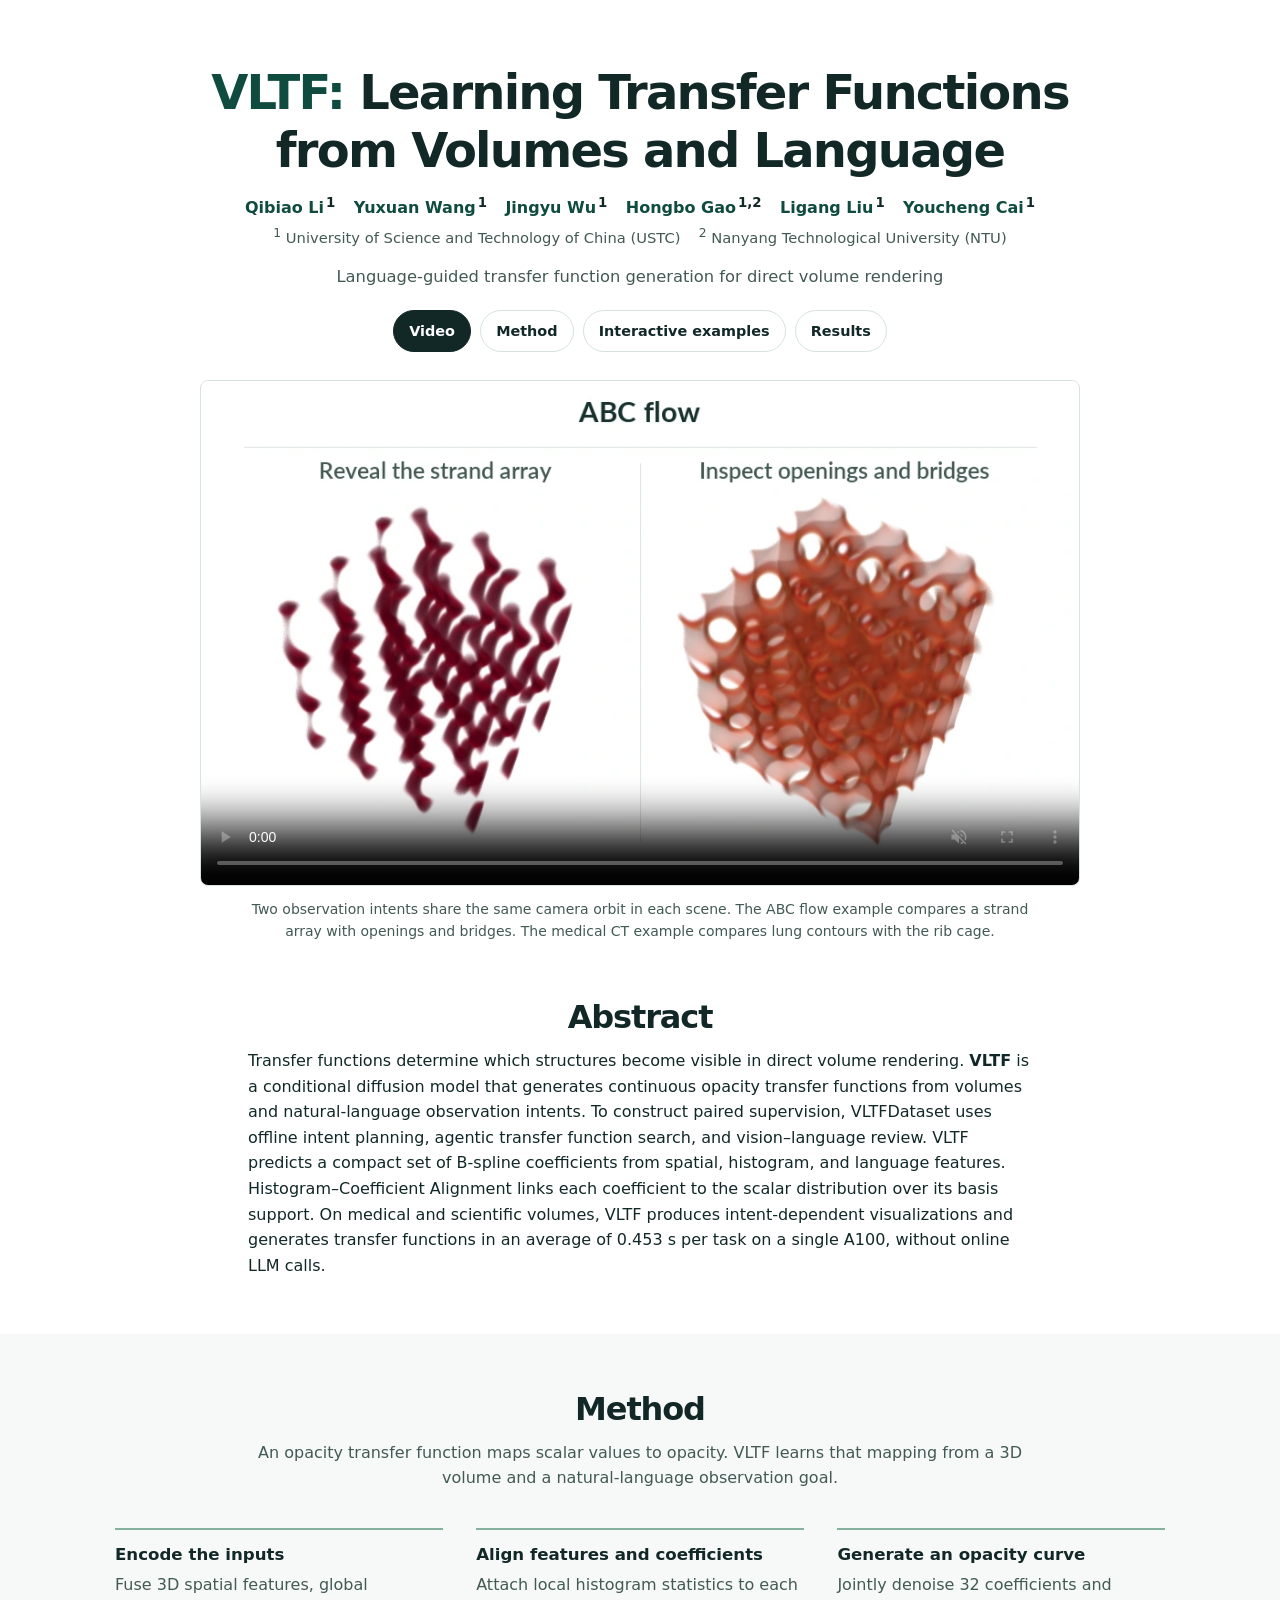
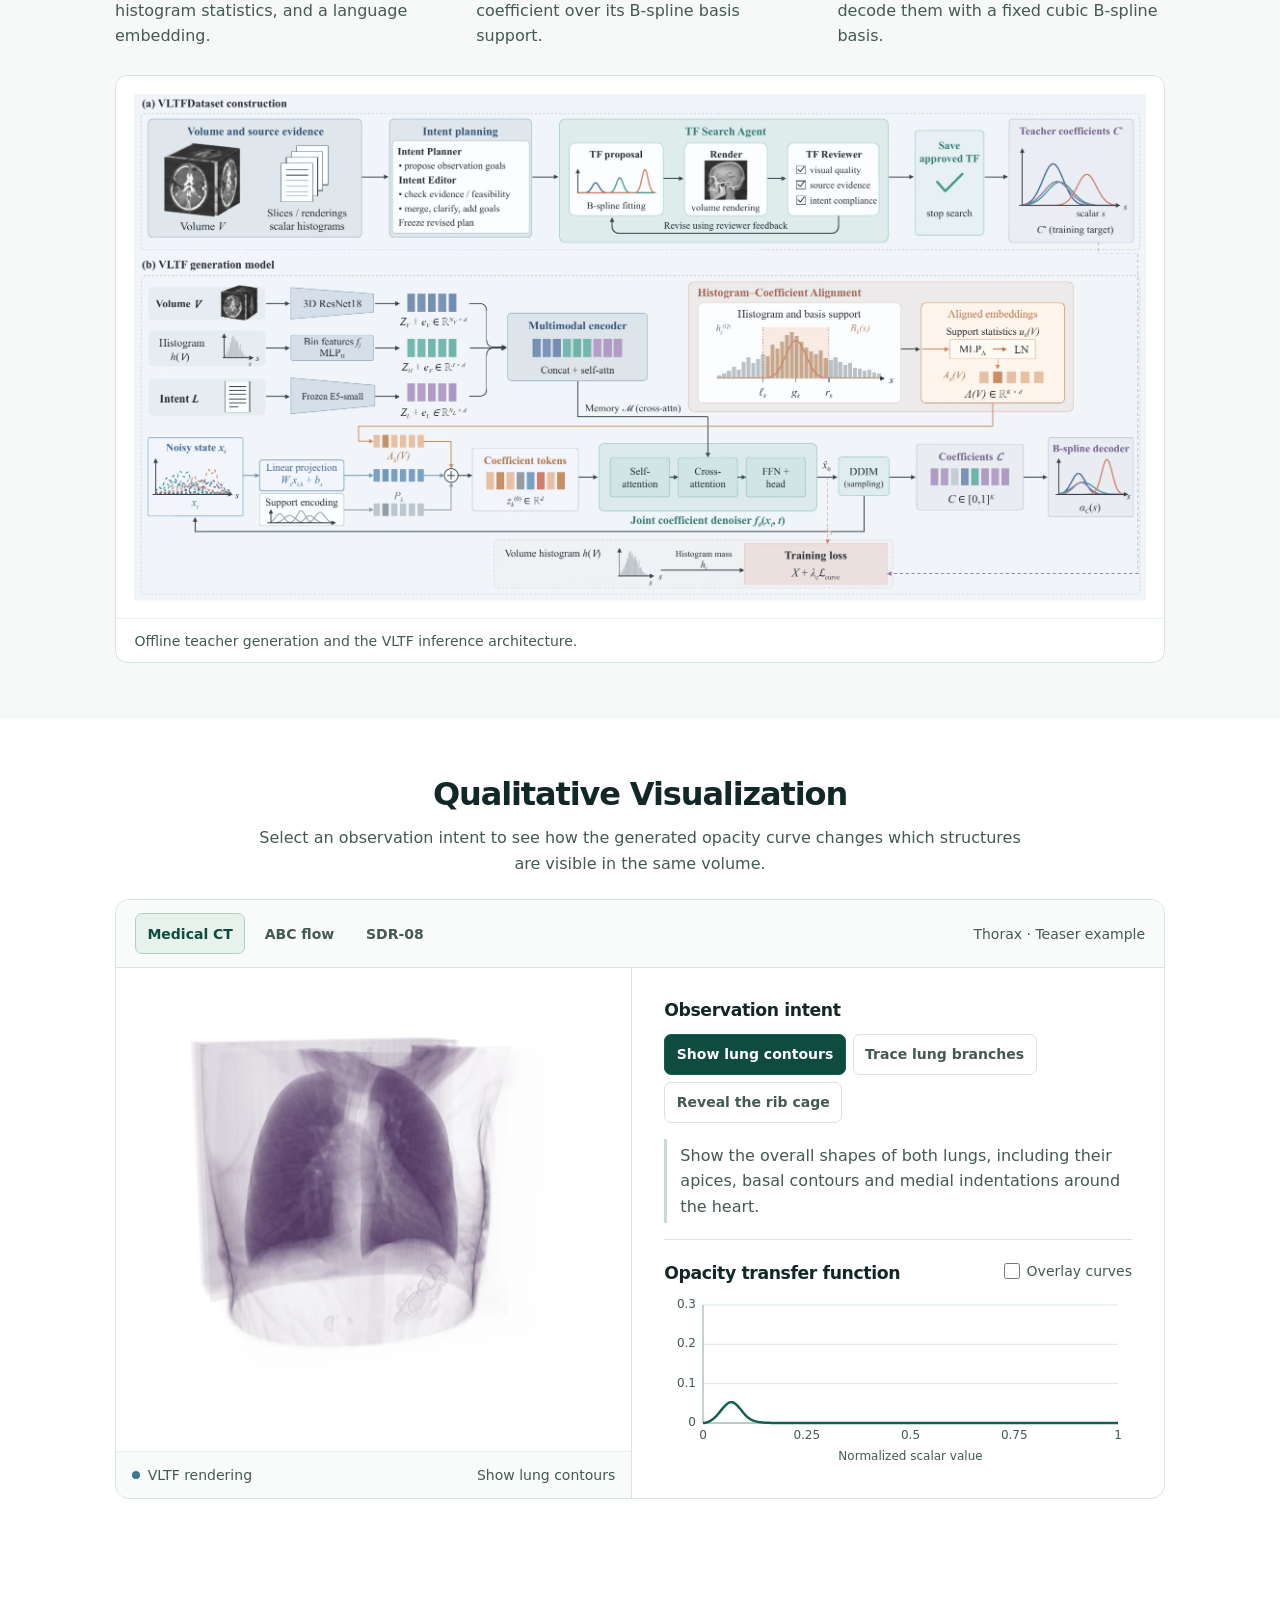
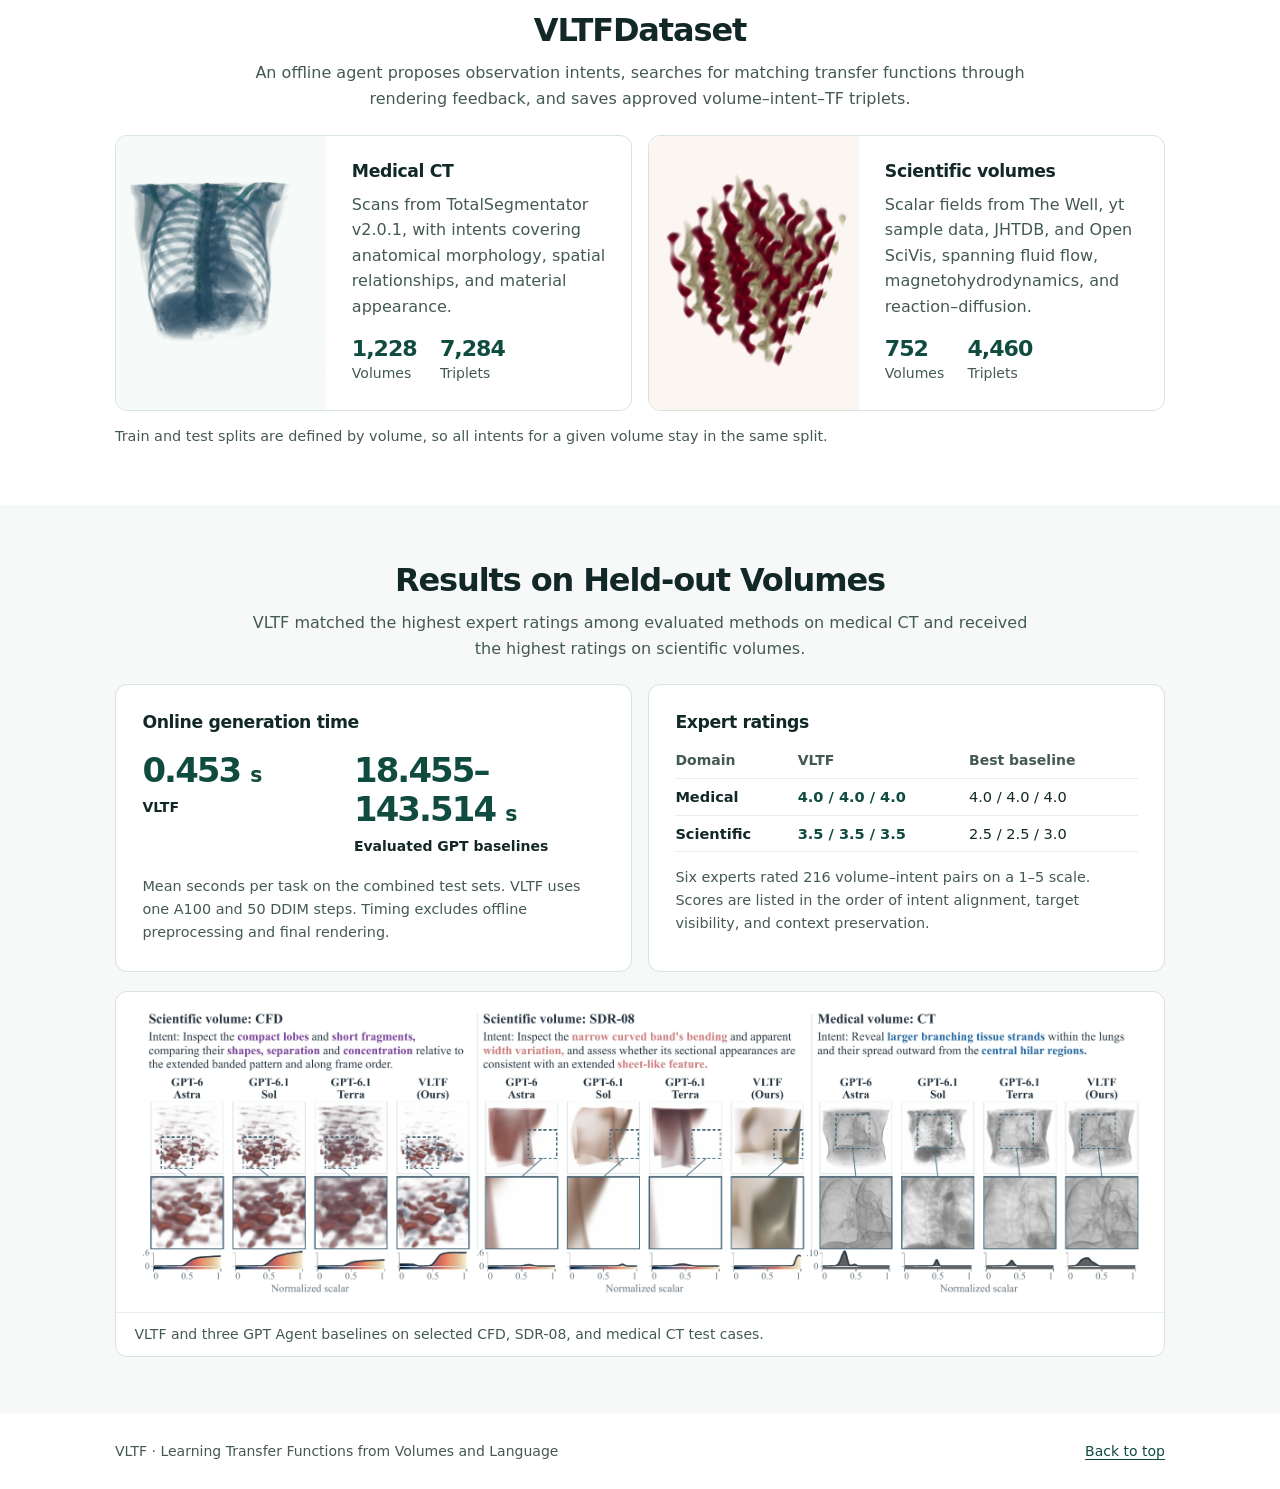
==== index.html @ 03e6a98c "Publish VLTF project page" ====
<!doctype html>
<html lang="en">
<head>
  <meta charset="utf-8">
  <meta name="viewport" content="width=device-width, initial-scale=1">
  <meta name="description" content="VLTF is a conditional diffusion model for generating volume-rendering transfer functions from volumes and natural-language observation intents.">
  <meta name="theme-color" content="#ffffff">
  <meta name="robots" content="noindex, nofollow">
  <title>VLTF | Learning Transfer Functions from Volumes and Language</title>
  <link rel="icon" type="image/png" href="media/icon.png">
  <link rel="stylesheet" href="styles.css">
  <script defer src="scenes.js"></script>
  <script defer src="explorer.js"></script>
  <script defer src="teaser.js"></script>
</head>
<body id="top">
  <a class="skip-link" href="#main">Skip to content</a>
  <main id="main">
    <header class="publication wrap" aria-labelledby="project-title">
      <h1 id="project-title"><span>VLTF:</span> Learning Transfer Functions from Volumes and Language</h1>
      <ol class="publication-authors" aria-label="Authors" role="list">
        <li><a href="https://openreview.net/profile?id=~Qibiao_Li1">Qibiao Li</a><sup>1</sup></li>
        <li><a href="https://openreview.net/profile?id=~Yuxuan_Wang28">Yuxuan Wang</a><sup>1</sup></li>
        <li><a href="https://openreview.net/profile?id=~Jingyu_Wu6">Jingyu Wu</a><sup>1</sup></li>
        <li><a href="https://openreview.net/profile?id=~Hongbo_Gao1">Hongbo Gao</a><sup>1,2</sup></li>
        <li><a href="https://openreview.net/profile?id=~Ligang_Liu1">Ligang Liu</a><sup>1</sup></li>
        <li><a href="https://openreview.net/profile?id=~Youcheng_Cai2">Youcheng Cai</a><sup>1</sup></li>
      </ol>
      <p class="publication-affiliations">
        <span><sup>1</sup> University of Science and Technology of China (USTC)</span>
        <span><sup>2</sup> Nanyang Technological University (NTU)</span>
      </p>
      <p class="publication-summary">Language-guided transfer function generation for direct volume rendering</p>
      <nav aria-label="Project sections">
        <a class="resource-link primary-link" href="#teaser">Video</a>
        <a class="resource-link" href="#method">Method</a>
        <a class="resource-link" href="#explore">Interactive examples</a>
        <a class="resource-link" href="#results">Results</a>
      </nav>
    </header>

    <figure id="teaser" class="teaser wrap" aria-labelledby="teaser-caption">
      <video id="teaser-video" width="960" height="552" controls muted loop playsinline
             preload="metadata" poster="media/teaser-poster.webp" aria-label="VLTF volume-rendering teaser">
        <source src="media/vltf-teaser.mp4" type="video/mp4">
        Your browser does not support inline video. <a href="media/vltf-teaser.mp4">Download the teaser video</a>.
      </video>
      <figcaption id="teaser-caption">Two observation intents share the same camera orbit in each scene. The ABC flow example compares a strand array with openings and bridges. The medical CT example compares lung contours with the rib cage.</figcaption>
    </figure>

    <section class="section wrap" id="abstract" aria-labelledby="abstract-title">
      <h2 id="abstract-title">Abstract</h2>
      <p class="body-copy">Transfer functions determine which structures become visible in direct volume rendering. <strong>VLTF</strong> is a conditional diffusion model that generates continuous opacity transfer functions from volumes and natural-language observation intents. To construct paired supervision, VLTFDataset uses offline intent planning, agentic transfer function search, and vision–language review. VLTF predicts a compact set of B-spline coefficients from spatial, histogram, and language features. Histogram–Coefficient Alignment links each coefficient to the scalar distribution over its basis support. On medical and scientific volumes, VLTF produces intent-dependent visualizations and generates transfer functions in an average of 0.453 s per task on a single A100, without online LLM calls.</p>
    </section>

    <section class="section method-section" id="method" aria-labelledby="method-title">
      <div class="wrap">
        <div class="section-heading">
          <h2 id="method-title">Method</h2>
          <p>An opacity transfer function maps scalar values to opacity. VLTF learns that mapping from a 3D volume and a natural-language observation goal.</p>
        </div>
        <dl class="method-steps">
          <div><dt>Encode the inputs</dt><dd>Fuse 3D spatial features, global histogram statistics, and a language embedding.</dd></div>
          <div><dt>Align features and coefficients</dt><dd>Attach local histogram statistics to each coefficient over its B-spline basis support.</dd></div>
          <div><dt>Generate an opacity curve</dt><dd>Jointly denoise 32 coefficients and decode them with a fixed cubic B-spline basis.</dd></div>
        </dl>
        <figure class="paper-figure">
          <a href="media/framework.webp" aria-label="Open the full-size VLTF framework diagram">
            <img src="media/framework.webp" width="2100" height="1050" loading="lazy" decoding="async" alt="VLTF framework showing offline intent planning, iterative transfer-function search and review, followed by multimodal conditioning and B-spline coefficient diffusion.">
          </a>
          <figcaption>Offline teacher generation and the VLTF inference architecture.</figcaption>
        </figure>
      </div>
    </section>

    <section class="section wrap" id="explore" aria-labelledby="explore-title">
      <div class="section-heading">
        <h2 id="explore-title">Qualitative Visualization</h2>
        <p>Select an observation intent to see how the generated opacity curve changes which structures are visible in the same volume.</p>
      </div>
      <noscript><p>Enable JavaScript to switch volumes and compare opacity curves.</p></noscript>
      <div class="explorer">
        <div class="explorer-toolbar">
          <div class="scene-tabs" id="scene-tabs" role="group" aria-label="Select a volume" hidden></div>
          <p id="scene-note" aria-live="polite">Thorax · Teaser example</p>
        </div>
        <div class="explorer-grid">
          <figure class="result-preview">
            <div class="result-image">
              <img id="case-image" src="media/ct-1.webp" width="720" height="720" loading="lazy" decoding="async" alt="CT volume rendering emphasizing the envelopes of both lungs">
            </div>
            <figcaption><span class="sample-dot ct-dot"></span> VLTF rendering <span id="result-label">Show lung contours</span></figcaption>
          </figure>
          <div class="intent-panel">
            <h3>Observation intent</h3>
            <div class="intent-choices" role="group" aria-label="Select an observation intent" id="intent-choices" hidden></div>
            <blockquote id="case-prompt" aria-live="polite">Show the overall shapes of both lungs, including their apices, basal contours and medial indentations around the heart.</blockquote>
            <div class="tf-panel" id="tf-panel" hidden>
              <div class="chart-header">
                <h3>Opacity transfer function</h3>
                <label class="overlay-control"><input type="checkbox" id="overlay-curves"> Overlay curves</label>
              </div>
              <canvas id="tf-chart" role="img" aria-label="Opacity plotted against normalized scalar value">The chart plots opacity against normalized scalar value for the selected intent.</canvas>
            </div>
          </div>
        </div>
      </div>
    </section>

    <section class="section wrap dataset-section" id="dataset" aria-labelledby="dataset-title">
      <div class="section-heading">
        <h2 id="dataset-title">VLTFDataset</h2>
        <p>An offline agent proposes observation intents, searches for matching transfer functions through rendering feedback, and saves approved volume–intent–TF triplets.</p>
      </div>
      <div class="dataset-grid">
        <article>
          <div class="dataset-image ct-image"><img src="media/ct-3.webp" width="720" height="720" loading="lazy" decoding="async" alt="Medical CT rendering of the thoracic skeleton"></div>
          <div class="dataset-card-copy">
            <h3>Medical CT</h3>
            <p>Scans from TotalSegmentator v2.0.1, with intents covering anatomical morphology, spatial relationships, and material appearance.</p>
            <dl><div><dt>Volumes</dt><dd>1,228</dd></div><div><dt>Triplets</dt><dd>7,284</dd></div></dl>
          </div>
        </article>
        <article>
          <div class="dataset-image abc-image"><img src="media/abc-3.webp" width="720" height="720" loading="lazy" decoding="async" alt="Scientific volume rendering of interleaved flow structures"></div>
          <div class="dataset-card-copy">
            <h3>Scientific volumes</h3>
            <p>Scalar fields from The Well, yt sample data, JHTDB, and Open SciVis, spanning fluid flow, magnetohydrodynamics, and reaction–diffusion.</p>
            <dl><div><dt>Volumes</dt><dd>752</dd></div><div><dt>Triplets</dt><dd>4,460</dd></div></dl>
          </div>
        </article>
      </div>
      <p class="section-note">Train and test splits are defined by volume, so all intents for a given volume stay in the same split.</p>
    </section>

    <section class="section results-section" id="results" aria-labelledby="results-title">
      <div class="wrap">
        <div class="section-heading">
          <h2 id="results-title">Results on Held-out Volumes</h2>
          <p>VLTF matched the highest expert ratings among evaluated methods on medical CT and received the highest ratings on scientific volumes.</p>
        </div>
        <div class="evaluation-grid">
          <div class="evaluation-card">
            <h3>Online generation time</h3>
            <dl class="latency-results">
              <div><dt>VLTF</dt><dd>0.453 <small>s</small></dd></div>
              <div><dt>Evaluated GPT baselines</dt><dd>18.455–143.514 <small>s</small></dd></div>
            </dl>
            <p>Mean seconds per task on the combined test sets. VLTF uses one A100 and 50 DDIM steps. Timing excludes offline preprocessing and final rendering.</p>
          </div>
          <div class="evaluation-card">
            <h3>Expert ratings</h3>
            <table aria-describedby="ratings-note">
              <thead><tr><th scope="col">Domain</th><th scope="col">VLTF</th><th scope="col">Best baseline</th></tr></thead>
              <tbody>
                <tr><th scope="row">Medical</th><td>4.0 / 4.0 / 4.0</td><td>4.0 / 4.0 / 4.0</td></tr>
                <tr><th scope="row">Scientific</th><td>3.5 / 3.5 / 3.5</td><td>2.5 / 2.5 / 3.0</td></tr>
              </tbody>
            </table>
            <p id="ratings-note">Six experts rated 216 volume–intent pairs on a 1–5 scale. Scores are listed in the order of intent alignment, target visibility, and context preservation.</p>
          </div>
        </div>
        <figure class="paper-figure qualitative-figure">
          <a href="media/comparison.webp" aria-label="Open the full-size comparison with GPT Agent baselines">
            <img src="media/comparison.webp" width="2240" height="629" loading="lazy" decoding="async" alt="Qualitative comparison of VLTF and three GPT Agent baselines on CFD, SDR-08, and medical CT, with matching detail crops and opacity curves.">
          </a>
          <figcaption>VLTF and three GPT Agent baselines on selected CFD, SDR-08, and medical CT test cases.</figcaption>
        </figure>
      </div>
    </section>
  </main>
  <footer class="site-footer">
    <div class="wrap footer-inner">
      <p>VLTF · Learning Transfer Functions from Volumes and Language</p>
      <a class="back-link" href="#top">Back to top</a>
    </div>
  </footer>
</body>
</html>
---- styles.css ----
:root {
  color-scheme: light;
  --paper: #fff;
  --background: #f8fbfa;
  --ink: #122827;
  --muted: #435954;
  --teal: #146050;
  --teal-deep: #104b3f;
  --line: #d7e3dd;
  --mint: #edf5f1;
  --focus: #176854;
  --font: "Inter", "Aptos", "Segoe UI", system-ui, sans-serif;
}

* { box-sizing: border-box; }
[hidden] { display: none !important; }
html { scroll-behavior: smooth; }
body { margin: 0; background: var(--paper); color: var(--ink); font: 1rem/1.6 var(--font); }
figure, dl, dd, blockquote { margin: 0; }
img { display: block; max-width: 100%; height: auto; }
a { color: inherit; }
button, input { font: inherit; }
button { cursor: pointer; }
a:focus-visible, button:focus-visible, input:focus-visible {
  outline: 3px solid var(--focus);
  outline-offset: 4px;
}
.wrap { width: min(1050px, calc(100% - 64px)); margin-inline: auto; }
.skip-link { position: fixed; z-index: 2; top: .75rem; left: .75rem; padding: .55rem 1rem; background: white; transform: translateY(-180%); }
.skip-link:focus { transform: translateY(0); }

.publication { padding-top: clamp(2.3rem, 6vw, 4rem); text-align: center; }
h1, h2, h3 { margin: 0; line-height: 1.2; }
.publication h1 {
  max-width: 59rem;
  margin-inline: auto;
  font-size: clamp(1.85rem, 4vw, 3rem);
  font-weight: 760;
  letter-spacing: -.037em;
  text-wrap: balance;
}
.publication h1 span { color: var(--teal-deep); }
.publication-authors,
.publication-affiliations {
  display: flex;
  flex-wrap: wrap;
  justify-content: center;
}
.publication-authors { gap: .3rem 1.15rem; margin: 1rem 0 0; padding: 0; list-style: none; font-weight: 650; }
.publication-authors li { white-space: nowrap; }
.publication-authors a { color: var(--teal-deep); text-underline-offset: .18em; text-decoration-color: transparent; }
.publication-authors a:hover, .publication-authors a:focus-visible { text-decoration-color: currentColor; }
.publication-authors sup { margin-left: .15em; }
.publication-authors sup, .publication-affiliations sup { line-height: 0; }
.publication-affiliations { gap: .18rem 1.15rem; margin: .3rem 0 0; color: var(--muted); font-size: .92rem; }
.publication-summary { margin: .9rem 0 1.3rem; color: var(--muted); font-size: 1.02rem; }
.publication nav { display: flex; flex-wrap: wrap; justify-content: center; gap: .55rem; }
.resource-link {
  display: inline-flex;
  align-items: center;
  min-height: 42px;
  padding: .42rem .95rem;
  border: 1px solid var(--line);
  border-radius: 999px;
  background: white;
  color: var(--ink);
  font-size: .9rem;
  font-weight: 690;
  text-decoration: none;
}
.resource-link:hover { background: var(--mint); }
.primary-link { background: var(--ink); border-color: var(--ink); color: #fff; }
.primary-link:hover { background: var(--teal-deep); }
.teaser { width: min(880px, calc(100% - 64px)); margin-top: 1.75rem; scroll-margin-top: 1rem; }
.teaser video {
  display: block;
  width: 100%;
  height: auto;
  aspect-ratio: 960 / 552;
  border: 1px solid var(--line);
  border-radius: 8px;
  background: white;
}
.teaser figcaption { max-width: 49rem; margin: .7rem auto 0; color: var(--muted); font-size: .875rem; text-align: center; }

.section { padding-block: clamp(2.1rem, 5vw, 3.5rem); scroll-margin-top: 1rem; }
.section-heading { margin-bottom: 1.45rem; }
h2 { color: var(--ink); font-size: clamp(1.5rem, 2.9vw, 2rem); font-weight: 740; letter-spacing: -.035em; text-align: center; text-wrap: balance; }
h3 { font-size: 1.08rem; font-weight: 740; letter-spacing: -.023em; }
.section-heading > p, .body-copy { max-width: 49rem; margin: .7rem auto 0; color: var(--muted); }
.section-heading > p { text-align: center; }
.body-copy { color: var(--ink); }
.sample-dot { display: inline-block; flex: 0 0 8px; width: 8px; height: 8px; border-radius: 50%; }
.ct-dot { background: #3b788d; }
.abc-dot { background: #ac573f; }
.sdr-dot { background: #8364a5; }

.explorer { overflow: hidden; border: 1px solid var(--line); border-radius: 14px; }
.explorer-toolbar { display: flex; align-items: center; justify-content: space-between; gap: 1rem; min-height: 68px; padding: .8rem 1.18rem; border-bottom: 1px solid var(--line); background: var(--background); }
.explorer-toolbar p { margin: 0; color: var(--muted); font-size: .875rem; }
.scene-tabs, .intent-choices { display: flex; flex-wrap: wrap; gap: .42rem; }
.scene-tabs button, .intent-choices button { min-height: 41px; border: 1px solid transparent; border-radius: 7px; background: transparent; color: var(--muted); padding: .35rem .72rem; font-size: .875rem; font-weight: 675; line-height: 1.3; }
.scene-tabs button:hover, .intent-choices button:hover { background: #f0f7f3; color: var(--teal-deep); }
.scene-tabs button[aria-pressed="true"] { border-color: #add0c1; background: #e6f2eb; color: var(--teal-deep); }
.intent-choices button { border-color: var(--line); }
.intent-choices button[aria-pressed="true"] { border-color: var(--teal); background: var(--teal-deep); color: white; }
.has-curve-key button::before { display: inline-block; width: .64rem; height: .64rem; margin-right: .4rem; border: 1px solid rgb(255 255 255 / 72%); border-radius: 50%; background: var(--curve-color); vertical-align: -.03rem; content: ""; }
.explorer-grid { display: grid; grid-template-columns: 1fr 1.03fr; }
.result-preview { display: flex; flex-direction: column; min-width: 0; border-right: 1px solid var(--line); }
.result-image { display: grid; flex: 1; min-height: 335px; place-items: center; background: #fff; }
.result-image img { width: min(100%, 390px); aspect-ratio: 1; object-fit: contain; }
.result-preview figcaption { display: flex; align-items: center; gap: .48rem; min-height: 47px; padding: .55rem 1rem; border-top: 1px solid #e9efeb; background: var(--background); color: var(--muted); font-size: .875rem; }
#result-label { margin-left: auto; text-align: right; }
.intent-panel { min-width: 0; padding: clamp(1rem, 2.7vw, 2rem); }
.intent-choices { margin-top: .8rem; }
.intent-panel blockquote { min-height: 5rem; margin: 1rem 0; padding: .25rem 0 .25rem .82rem; border-left: 3px solid #c4ded0; color: var(--muted); }
.tf-panel { border-top: 1px solid var(--line); padding-top: 1rem; }
.chart-header { display: flex; align-items: baseline; justify-content: space-between; flex-wrap: wrap; gap: .55rem; }
.overlay-control { display: inline-flex; align-items: center; gap: .42rem; min-height: 30px; color: var(--muted); font-size: .875rem; cursor: pointer; }
.overlay-control input { width: 1rem; height: 1rem; margin: 0; accent-color: var(--teal); cursor: pointer; }
#tf-chart { display: block; width: 100%; height: 173px; margin-top: .4rem; }

.method-section { background: #f7f9f8; }
.method-steps { display: grid; grid-template-columns: repeat(3, 1fr); gap: 1rem 2.1rem; margin: 2.3rem 0 1.65rem; }
.method-steps > div { border-top: 2px solid #85b29f; padding-top: .75rem; }
.method-steps dt { margin-bottom: .22rem; color: var(--ink); font-size: 1.04rem; font-weight: 740; }
.method-steps dd, .section-note { color: var(--muted); }
.paper-figure { background: white; border: 1px solid var(--line); border-radius: 12px; overflow: hidden; }
.paper-figure a { display: block; padding: clamp(.35rem, 1.8vw, 1.1rem); }
.paper-figure a:focus-visible { outline-offset: -5px; }
.paper-figure img { width: 100%; }
.paper-figure figcaption { border-top: 1px solid #e9efeb; padding: .65rem clamp(.75rem, 1.8vw, 1.15rem); color: var(--muted); font-size: .875rem; }

.dataset-grid { display: grid; grid-template-columns: repeat(2, minmax(0, 1fr)); gap: 1rem; }
.dataset-grid article { display: grid; grid-template-columns: minmax(110px, .69fr) 1fr; align-items: stretch; border: 1px solid var(--line); border-radius: 12px; overflow: hidden; }
.dataset-image { display: grid; place-content: center; min-width: 0; background: #f6faf8; }
.dataset-image img { width: 100%; mix-blend-mode: multiply; }
.abc-image { background: #fcf6f2; }
.dataset-card-copy { display: grid; align-content: center; padding: clamp(.9rem, 2vw, 1.6rem); }
.dataset-card-copy p { color: var(--muted); margin: .6rem 0 1rem; }
.dataset-card-copy dl { display: flex; flex-wrap: wrap; gap: .7rem 1.45rem; }
.dataset-card-copy dl > div { display: flex; flex-direction: column-reverse; }
.dataset-card-copy dt { color: var(--muted); font-size: .875rem; }
.dataset-card-copy dd { color: var(--teal-deep); font-size: 1.38rem; font-weight: 750; letter-spacing: -.045em; line-height: 1.2; }
.section-note { margin-bottom: 0; font-size: .9rem; }

.results-section { background: #f7f9f8; }
.evaluation-grid { display: grid; grid-template-columns: 1fr 1fr; gap: 1rem; margin-bottom: 1.2rem; }
.evaluation-card { padding: clamp(1rem, 2.5vw, 1.65rem); border: 1px solid var(--line); border-radius: 12px; background: white; }
.evaluation-card > p { margin: .85rem 0 0; color: var(--muted); font-size: .9rem; }
.latency-results { display: grid; grid-template-columns: .78fr 1fr; gap: 1rem; margin: 1.15rem 0; }
.latency-results > div { display: flex; flex-direction: column-reverse; justify-content: start; gap: .35rem; }
.latency-results dd { color: var(--teal-deep); font-size: clamp(1.23rem, 2.65vw, 2.18rem); font-weight: 720; letter-spacing: -.055em; line-height: 1.15; font-variant-numeric: tabular-nums; }
.latency-results dt { font-size: .875rem; font-weight: 650; }
.latency-results small { font-size: .6em; }
table { width: 100%; margin-top: .65rem; border-collapse: collapse; text-align: left; font-size: .91rem; line-height: 1.35; }
th, td { padding: .5rem .35rem .5rem 0; border-bottom: 1px solid #e6eee9; }
thead th { color: var(--muted); font-size: .875rem; }
tbody th { font-weight: 620; }
tbody td:nth-child(2) { font-weight: 750; color: var(--teal-deep); }

.site-footer { background: white; }
.footer-inner { display: flex; gap: 1rem; align-items: center; min-height: 76px; }
.footer-inner p { margin: 0; color: var(--muted); font-size: .875rem; }
.back-link { margin-left: auto; white-space: nowrap; color: var(--teal-deep); font-size: .875rem; text-underline-offset: .2em; }

@media (max-width: 980px) {
  .dataset-grid article { grid-template-columns: minmax(90px, .5fr) 1fr; }
}

@media (max-width: 720px) {
  .wrap, .teaser { width: calc(100% - 36px); }
  .publication-summary { margin-bottom: 1.05rem; }
  .teaser { margin-top: 1.35rem; }
  .explorer-grid, .evaluation-grid { grid-template-columns: minmax(0, 1fr); }
  .explorer-toolbar { flex-wrap: wrap; gap: .35rem; padding: .65rem .88rem; }
  .result-preview { border-right: 0; border-bottom: 1px solid var(--line); }
  .result-image { min-height: 0; }
  .result-image img { width: min(100%, 325px); }
  .intent-panel blockquote { min-height: auto; }
  .method-steps { grid-template-columns: 1fr; gap: .85rem; margin-block: 1.3rem; }
  .dataset-grid { grid-template-columns: minmax(0, 1fr); }
  .dataset-grid article { grid-template-columns: minmax(90px, .55fr) 1fr; }
}

@media (max-width: 375px) {
  .resource-link { padding-inline: .8rem; }
  .footer-inner { min-height: auto; padding-block: 1rem; }
}

@media (prefers-reduced-motion: reduce) {
  html { scroll-behavior: auto; }
}
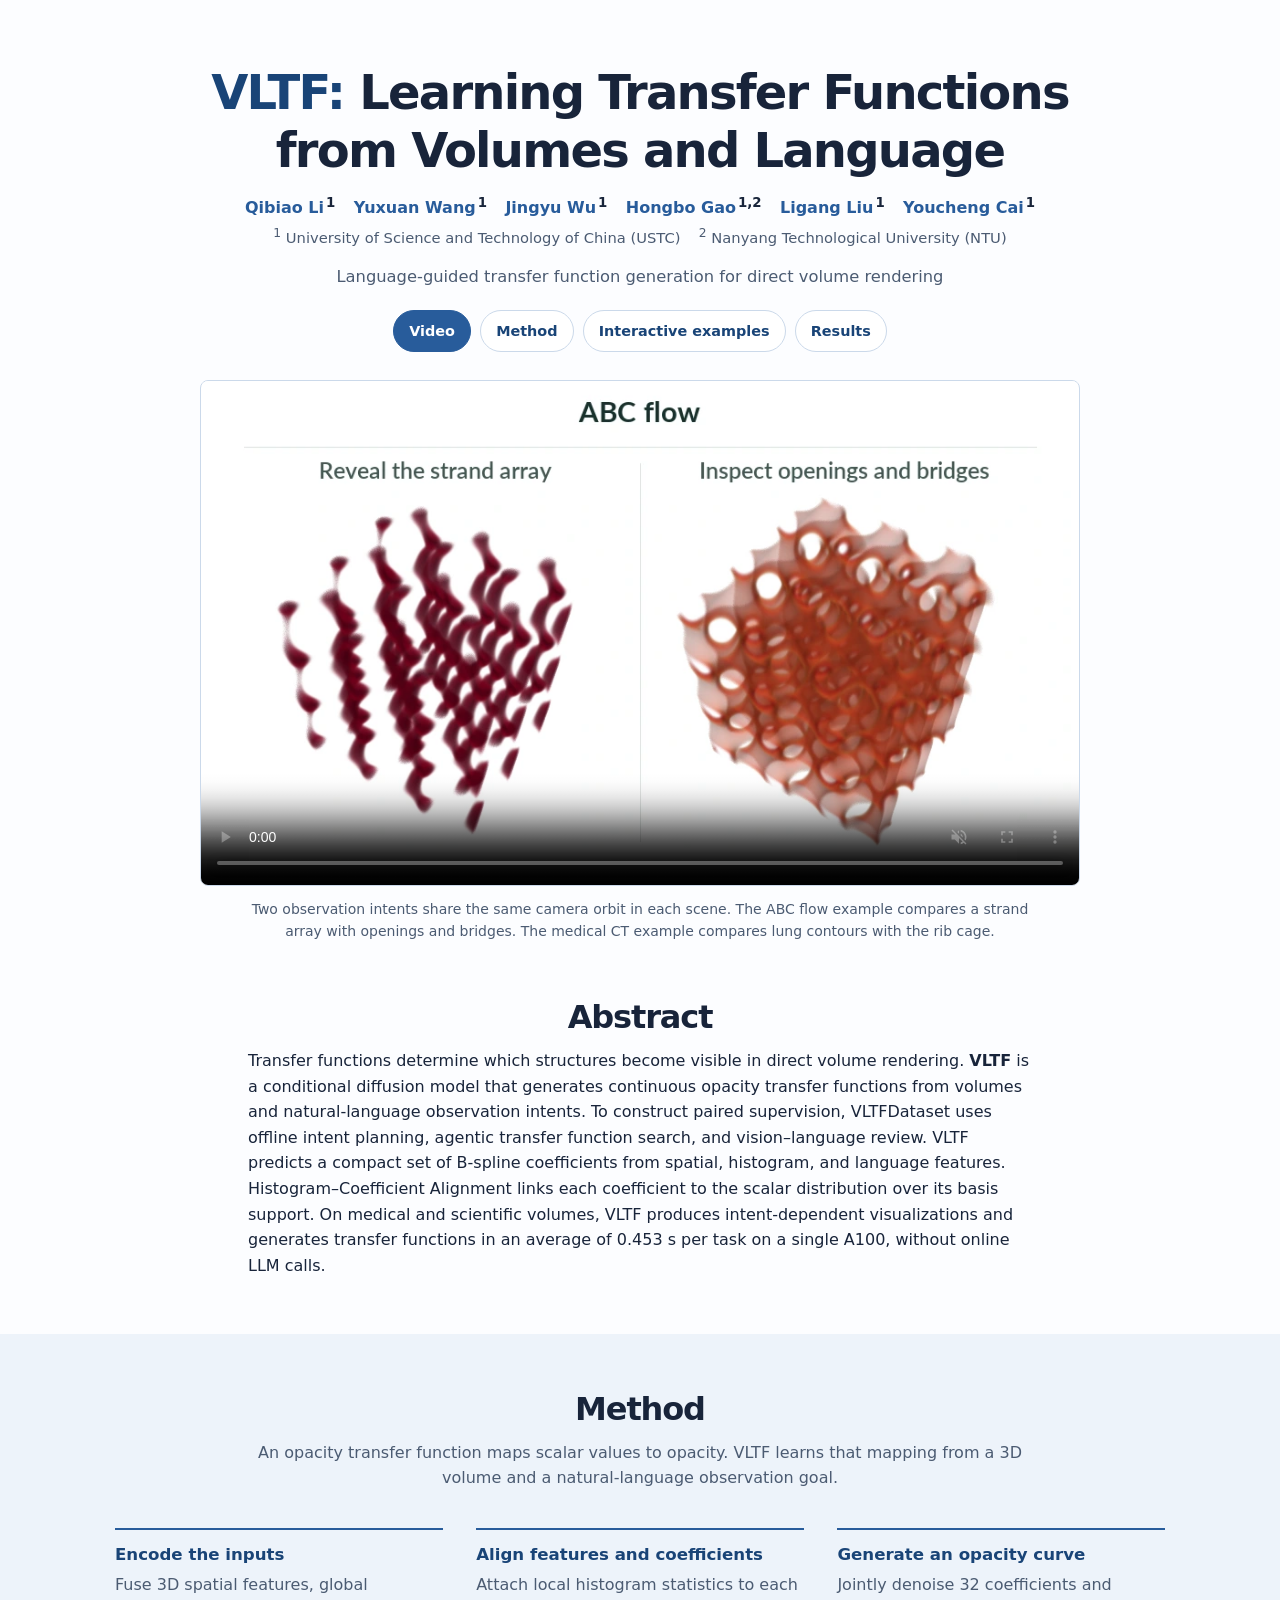
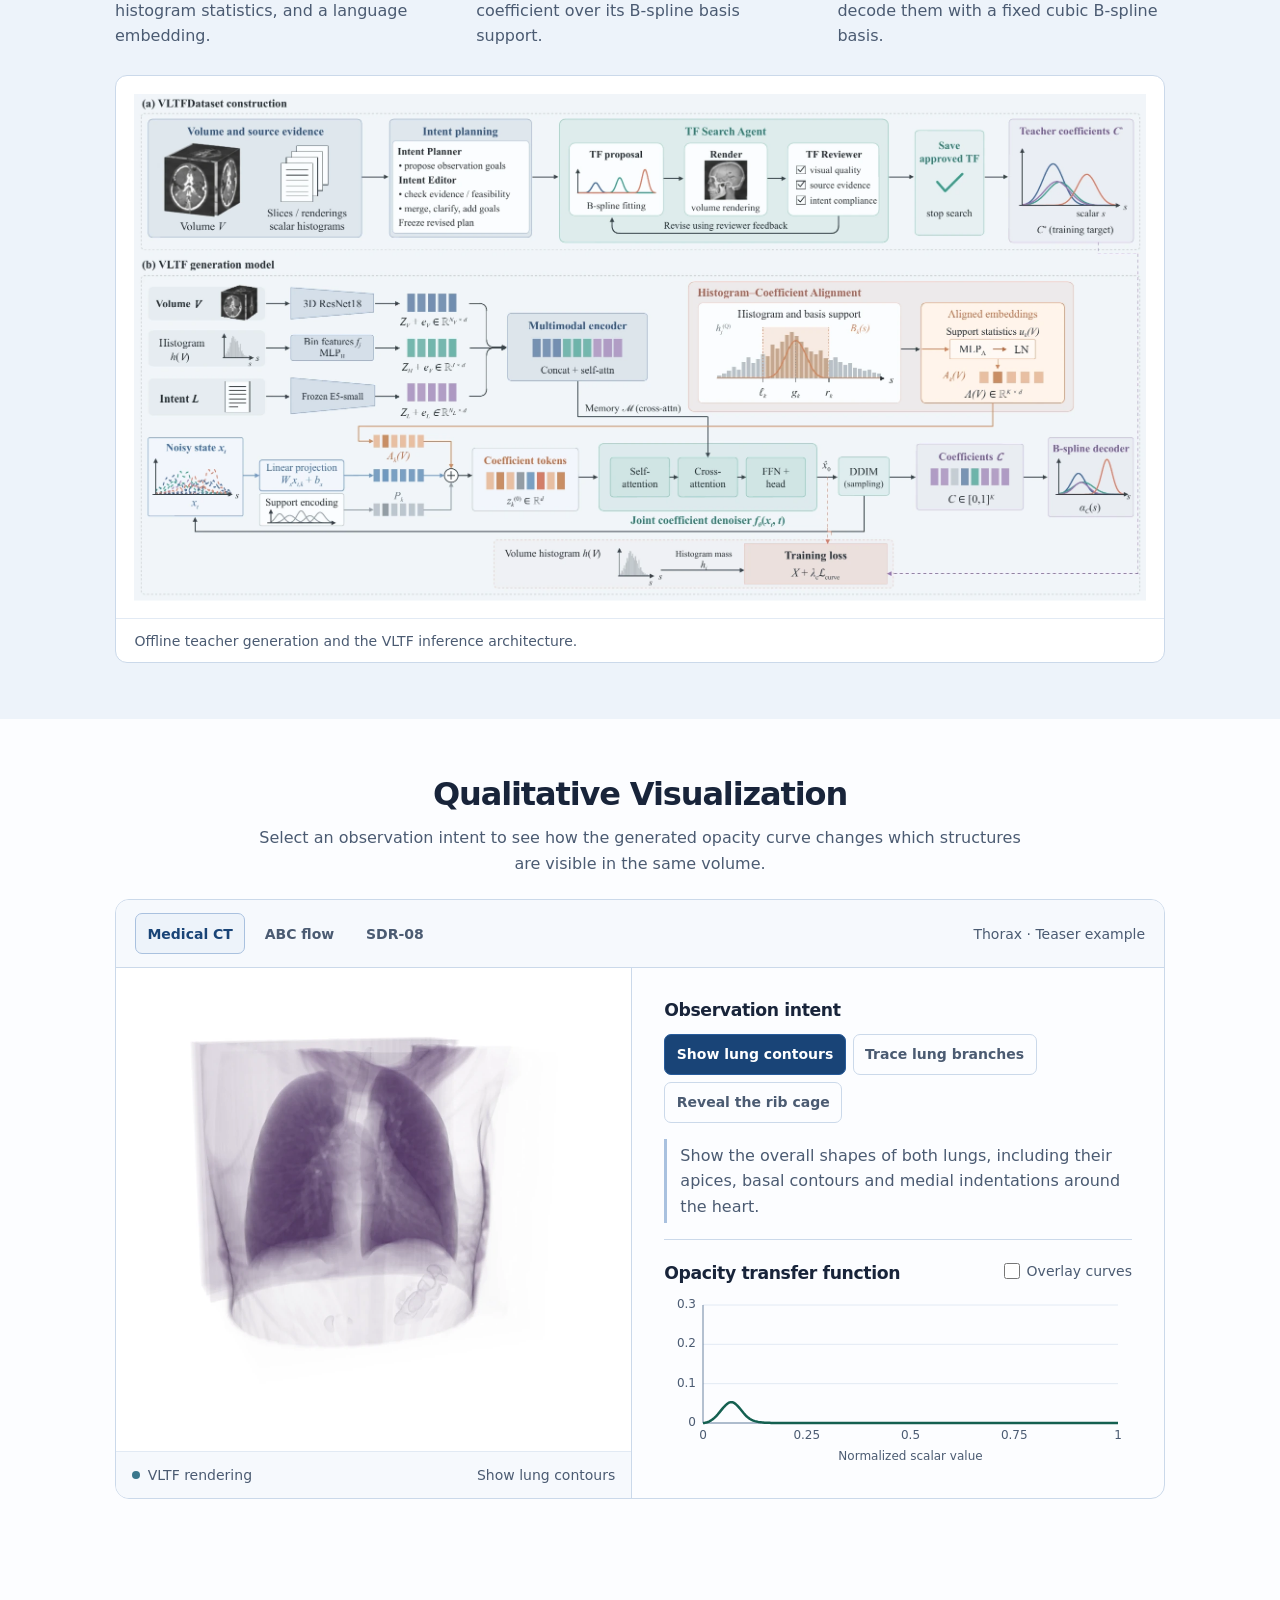
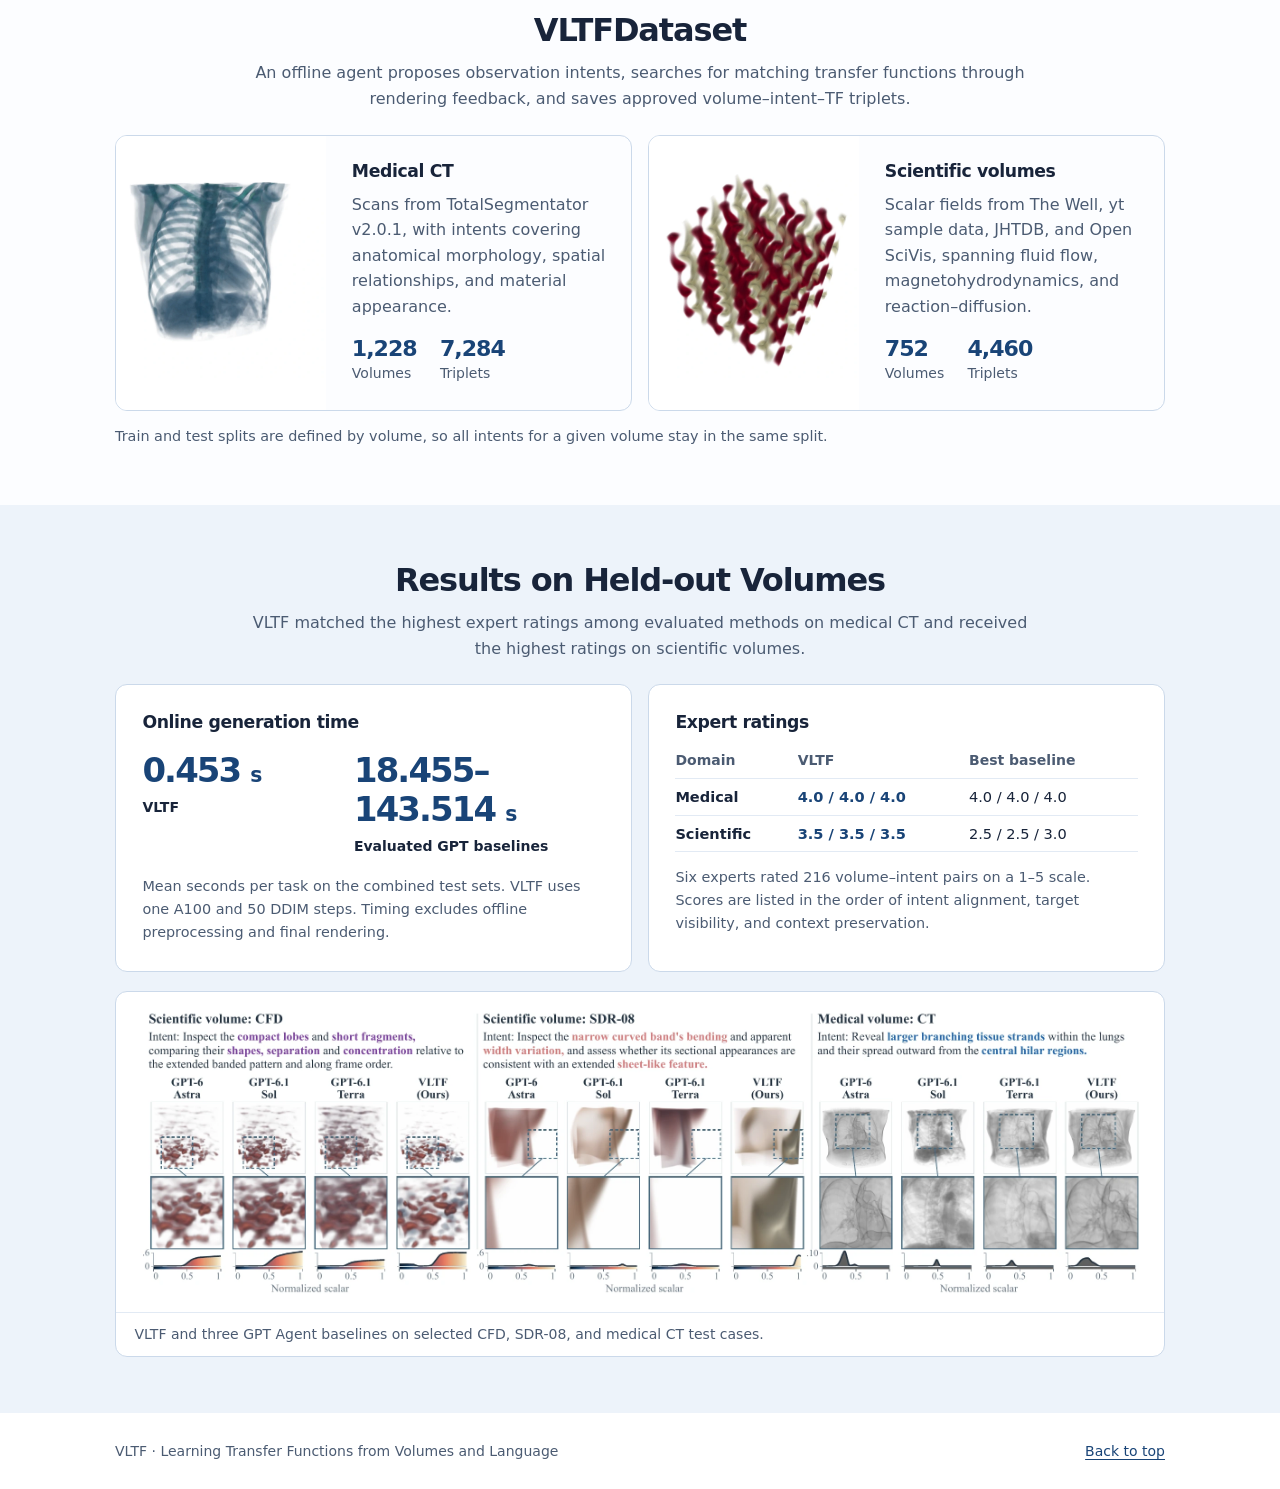
==== commit 3fa46eb3: "Apply academic blue palette" ====
--- a/index.html
+++ b/index.html
@@ -4,13 +4,13 @@
   <meta charset="utf-8">
   <meta name="viewport" content="width=device-width, initial-scale=1">
   <meta name="description" content="VLTF is a conditional diffusion model for generating volume-rendering transfer functions from volumes and natural-language observation intents.">
-  <meta name="theme-color" content="#ffffff">
+  <meta name="theme-color" content="#fcfdff">
   <meta name="robots" content="noindex, nofollow">
   <title>VLTF | Learning Transfer Functions from Volumes and Language</title>
-  <link rel="icon" type="image/png" href="media/icon.png">
-  <link rel="stylesheet" href="styles.css">
+  <link rel="icon" type="image/png" href="media/icon.png?v=2">
+  <link rel="stylesheet" href="styles.css?v=2">
   <script defer src="scenes.js"></script>
-  <script defer src="explorer.js"></script>
+  <script defer src="explorer.js?v=2"></script>
   <script defer src="teaser.js"></script>
 </head>
 <body id="top">
@@ -114,7 +114,7 @@
       </div>
       <div class="dataset-grid">
         <article>
-          <div class="dataset-image ct-image"><img src="media/ct-3.webp" width="720" height="720" loading="lazy" decoding="async" alt="Medical CT rendering of the thoracic skeleton"></div>
+          <div class="dataset-image"><img src="media/ct-3.webp" width="720" height="720" loading="lazy" decoding="async" alt="Medical CT rendering of the thoracic skeleton"></div>
           <div class="dataset-card-copy">
             <h3>Medical CT</h3>
             <p>Scans from TotalSegmentator v2.0.1, with intents covering anatomical morphology, spatial relationships, and material appearance.</p>
@@ -122,7 +122,7 @@
           </div>
         </article>
         <article>
-          <div class="dataset-image abc-image"><img src="media/abc-3.webp" width="720" height="720" loading="lazy" decoding="async" alt="Scientific volume rendering of interleaved flow structures"></div>
+          <div class="dataset-image"><img src="media/abc-3.webp" width="720" height="720" loading="lazy" decoding="async" alt="Scientific volume rendering of interleaved flow structures"></div>
           <div class="dataset-card-copy">
             <h3>Scientific volumes</h3>
             <p>Scalar fields from The Well, yt sample data, JHTDB, and Open SciVis, spanning fluid flow, magnetohydrodynamics, and reaction–diffusion.</p>
--- a/styles.css
+++ b/styles.css
@@ -1,14 +1,17 @@
 :root {
   color-scheme: light;
-  --paper: #fff;
-  --background: #f8fbfa;
-  --ink: #122827;
-  --muted: #435954;
-  --teal: #146050;
-  --teal-deep: #104b3f;
-  --line: #d7e3dd;
-  --mint: #edf5f1;
-  --focus: #176854;
+  --paper: #fcfdff;
+  --surface: #fff;
+  --surface-subtle: #f6f9fd;
+  --surface-tint: #edf3fa;
+  --ink: #18243a;
+  --muted: #4b5b72;
+  --accent: #285c9b;
+  --accent-deep: #194477;
+  --line: #cbd9ea;
+  --line-subtle: #e2eaf4;
+  --line-strong: #a9c1df;
+  --chart-axis: #6c84a1;
   --font: "Inter", "Aptos", "Segoe UI", system-ui, sans-serif;
 }
 
@@ -22,11 +25,11 @@
 button, input { font: inherit; }
 button { cursor: pointer; }
 a:focus-visible, button:focus-visible, input:focus-visible {
-  outline: 3px solid var(--focus);
+  outline: 3px solid var(--accent);
   outline-offset: 4px;
 }
 .wrap { width: min(1050px, calc(100% - 64px)); margin-inline: auto; }
-.skip-link { position: fixed; z-index: 2; top: .75rem; left: .75rem; padding: .55rem 1rem; background: white; transform: translateY(-180%); }
+.skip-link { position: fixed; z-index: 2; top: .75rem; left: .75rem; padding: .55rem 1rem; background: var(--surface); transform: translateY(-180%); }
 .skip-link:focus { transform: translateY(0); }
 
 .publication { padding-top: clamp(2.3rem, 6vw, 4rem); text-align: center; }
@@ -39,7 +42,7 @@
   letter-spacing: -.037em;
   text-wrap: balance;
 }
-.publication h1 span { color: var(--teal-deep); }
+.publication h1 span { color: var(--accent-deep); }
 .publication-authors,
 .publication-affiliations {
   display: flex;
@@ -48,7 +51,7 @@
 }
 .publication-authors { gap: .3rem 1.15rem; margin: 1rem 0 0; padding: 0; list-style: none; font-weight: 650; }
 .publication-authors li { white-space: nowrap; }
-.publication-authors a { color: var(--teal-deep); text-underline-offset: .18em; text-decoration-color: transparent; }
+.publication-authors a { color: var(--accent); text-underline-offset: .18em; text-decoration-color: transparent; }
 .publication-authors a:hover, .publication-authors a:focus-visible { text-decoration-color: currentColor; }
 .publication-authors sup { margin-left: .15em; }
 .publication-authors sup, .publication-affiliations sup { line-height: 0; }
@@ -62,15 +65,15 @@
   padding: .42rem .95rem;
   border: 1px solid var(--line);
   border-radius: 999px;
-  background: white;
-  color: var(--ink);
+  background: var(--surface);
+  color: var(--accent-deep);
   font-size: .9rem;
   font-weight: 690;
   text-decoration: none;
 }
-.resource-link:hover { background: var(--mint); }
-.primary-link { background: var(--ink); border-color: var(--ink); color: #fff; }
-.primary-link:hover { background: var(--teal-deep); }
+.resource-link:hover { background: var(--surface-tint); }
+.primary-link { background: var(--accent); border-color: var(--accent); color: white; }
+.primary-link:hover { background: var(--accent-deep); border-color: var(--accent-deep); }
 .teaser { width: min(880px, calc(100% - 64px)); margin-top: 1.75rem; scroll-margin-top: 1rem; }
 .teaser video {
   display: block;
@@ -79,7 +82,7 @@
   aspect-ratio: 960 / 552;
   border: 1px solid var(--line);
   border-radius: 8px;
-  background: white;
+  background: var(--surface);
 }
 .teaser figcaption { max-width: 49rem; margin: .7rem auto 0; color: var(--muted); font-size: .875rem; text-align: center; }
 
@@ -96,73 +99,72 @@
 .sdr-dot { background: #8364a5; }
 
 .explorer { overflow: hidden; border: 1px solid var(--line); border-radius: 14px; }
-.explorer-toolbar { display: flex; align-items: center; justify-content: space-between; gap: 1rem; min-height: 68px; padding: .8rem 1.18rem; border-bottom: 1px solid var(--line); background: var(--background); }
+.explorer-toolbar { display: flex; align-items: center; justify-content: space-between; gap: 1rem; min-height: 68px; padding: .8rem 1.18rem; border-bottom: 1px solid var(--line); background: var(--surface-subtle); }
 .explorer-toolbar p { margin: 0; color: var(--muted); font-size: .875rem; }
 .scene-tabs, .intent-choices { display: flex; flex-wrap: wrap; gap: .42rem; }
 .scene-tabs button, .intent-choices button { min-height: 41px; border: 1px solid transparent; border-radius: 7px; background: transparent; color: var(--muted); padding: .35rem .72rem; font-size: .875rem; font-weight: 675; line-height: 1.3; }
-.scene-tabs button:hover, .intent-choices button:hover { background: #f0f7f3; color: var(--teal-deep); }
-.scene-tabs button[aria-pressed="true"] { border-color: #add0c1; background: #e6f2eb; color: var(--teal-deep); }
+.scene-tabs button:hover, .intent-choices button:hover { background: var(--surface-tint); color: var(--accent-deep); }
+.scene-tabs button[aria-pressed="true"] { border-color: var(--line-strong); background: var(--surface-tint); color: var(--accent-deep); }
 .intent-choices button { border-color: var(--line); }
-.intent-choices button[aria-pressed="true"] { border-color: var(--teal); background: var(--teal-deep); color: white; }
+.intent-choices button[aria-pressed="true"] { border-color: var(--accent); background: var(--accent-deep); color: white; }
 .has-curve-key button::before { display: inline-block; width: .64rem; height: .64rem; margin-right: .4rem; border: 1px solid rgb(255 255 255 / 72%); border-radius: 50%; background: var(--curve-color); vertical-align: -.03rem; content: ""; }
 .explorer-grid { display: grid; grid-template-columns: 1fr 1.03fr; }
 .result-preview { display: flex; flex-direction: column; min-width: 0; border-right: 1px solid var(--line); }
-.result-image { display: grid; flex: 1; min-height: 335px; place-items: center; background: #fff; }
+.result-image { display: grid; flex: 1; min-height: 335px; place-items: center; background: var(--surface); }
 .result-image img { width: min(100%, 390px); aspect-ratio: 1; object-fit: contain; }
-.result-preview figcaption { display: flex; align-items: center; gap: .48rem; min-height: 47px; padding: .55rem 1rem; border-top: 1px solid #e9efeb; background: var(--background); color: var(--muted); font-size: .875rem; }
+.result-preview figcaption { display: flex; align-items: center; gap: .48rem; min-height: 47px; padding: .55rem 1rem; border-top: 1px solid var(--line-subtle); background: var(--surface-subtle); color: var(--muted); font-size: .875rem; }
 #result-label { margin-left: auto; text-align: right; }
 .intent-panel { min-width: 0; padding: clamp(1rem, 2.7vw, 2rem); }
 .intent-choices { margin-top: .8rem; }
-.intent-panel blockquote { min-height: 5rem; margin: 1rem 0; padding: .25rem 0 .25rem .82rem; border-left: 3px solid #c4ded0; color: var(--muted); }
+.intent-panel blockquote { min-height: 5rem; margin: 1rem 0; padding: .25rem 0 .25rem .82rem; border-left: 3px solid var(--line-strong); color: var(--muted); }
 .tf-panel { border-top: 1px solid var(--line); padding-top: 1rem; }
 .chart-header { display: flex; align-items: baseline; justify-content: space-between; flex-wrap: wrap; gap: .55rem; }
 .overlay-control { display: inline-flex; align-items: center; gap: .42rem; min-height: 30px; color: var(--muted); font-size: .875rem; cursor: pointer; }
-.overlay-control input { width: 1rem; height: 1rem; margin: 0; accent-color: var(--teal); cursor: pointer; }
+.overlay-control input { width: 1rem; height: 1rem; margin: 0; accent-color: var(--accent); cursor: pointer; }
 #tf-chart { display: block; width: 100%; height: 173px; margin-top: .4rem; }
 
-.method-section { background: #f7f9f8; }
+.method-section { background: var(--surface-tint); }
 .method-steps { display: grid; grid-template-columns: repeat(3, 1fr); gap: 1rem 2.1rem; margin: 2.3rem 0 1.65rem; }
-.method-steps > div { border-top: 2px solid #85b29f; padding-top: .75rem; }
-.method-steps dt { margin-bottom: .22rem; color: var(--ink); font-size: 1.04rem; font-weight: 740; }
+.method-steps > div { border-top: 2px solid var(--accent); padding-top: .75rem; }
+.method-steps dt { margin-bottom: .22rem; color: var(--accent-deep); font-size: 1.04rem; font-weight: 740; }
 .method-steps dd, .section-note { color: var(--muted); }
-.paper-figure { background: white; border: 1px solid var(--line); border-radius: 12px; overflow: hidden; }
+.paper-figure { background: var(--surface); border: 1px solid var(--line); border-radius: 12px; overflow: hidden; }
 .paper-figure a { display: block; padding: clamp(.35rem, 1.8vw, 1.1rem); }
 .paper-figure a:focus-visible { outline-offset: -5px; }
 .paper-figure img { width: 100%; }
-.paper-figure figcaption { border-top: 1px solid #e9efeb; padding: .65rem clamp(.75rem, 1.8vw, 1.15rem); color: var(--muted); font-size: .875rem; }
+.paper-figure figcaption { border-top: 1px solid var(--line-subtle); padding: .65rem clamp(.75rem, 1.8vw, 1.15rem); color: var(--muted); font-size: .875rem; }
 
 .dataset-grid { display: grid; grid-template-columns: repeat(2, minmax(0, 1fr)); gap: 1rem; }
 .dataset-grid article { display: grid; grid-template-columns: minmax(110px, .69fr) 1fr; align-items: stretch; border: 1px solid var(--line); border-radius: 12px; overflow: hidden; }
-.dataset-image { display: grid; place-content: center; min-width: 0; background: #f6faf8; }
-.dataset-image img { width: 100%; mix-blend-mode: multiply; }
-.abc-image { background: #fcf6f2; }
+.dataset-image { display: grid; place-content: center; min-width: 0; background: var(--surface); }
+.dataset-image img { width: 100%; }
 .dataset-card-copy { display: grid; align-content: center; padding: clamp(.9rem, 2vw, 1.6rem); }
 .dataset-card-copy p { color: var(--muted); margin: .6rem 0 1rem; }
 .dataset-card-copy dl { display: flex; flex-wrap: wrap; gap: .7rem 1.45rem; }
 .dataset-card-copy dl > div { display: flex; flex-direction: column-reverse; }
 .dataset-card-copy dt { color: var(--muted); font-size: .875rem; }
-.dataset-card-copy dd { color: var(--teal-deep); font-size: 1.38rem; font-weight: 750; letter-spacing: -.045em; line-height: 1.2; }
+.dataset-card-copy dd { color: var(--accent-deep); font-size: 1.38rem; font-weight: 750; letter-spacing: -.045em; line-height: 1.2; }
 .section-note { margin-bottom: 0; font-size: .9rem; }
 
-.results-section { background: #f7f9f8; }
+.results-section { background: var(--surface-tint); }
 .evaluation-grid { display: grid; grid-template-columns: 1fr 1fr; gap: 1rem; margin-bottom: 1.2rem; }
-.evaluation-card { padding: clamp(1rem, 2.5vw, 1.65rem); border: 1px solid var(--line); border-radius: 12px; background: white; }
+.evaluation-card { padding: clamp(1rem, 2.5vw, 1.65rem); border: 1px solid var(--line); border-radius: 12px; background: var(--surface); }
 .evaluation-card > p { margin: .85rem 0 0; color: var(--muted); font-size: .9rem; }
 .latency-results { display: grid; grid-template-columns: .78fr 1fr; gap: 1rem; margin: 1.15rem 0; }
 .latency-results > div { display: flex; flex-direction: column-reverse; justify-content: start; gap: .35rem; }
-.latency-results dd { color: var(--teal-deep); font-size: clamp(1.23rem, 2.65vw, 2.18rem); font-weight: 720; letter-spacing: -.055em; line-height: 1.15; font-variant-numeric: tabular-nums; }
+.latency-results dd { color: var(--accent-deep); font-size: clamp(1.23rem, 2.65vw, 2.18rem); font-weight: 720; letter-spacing: -.055em; line-height: 1.15; font-variant-numeric: tabular-nums; }
 .latency-results dt { font-size: .875rem; font-weight: 650; }
 .latency-results small { font-size: .6em; }
 table { width: 100%; margin-top: .65rem; border-collapse: collapse; text-align: left; font-size: .91rem; line-height: 1.35; }
-th, td { padding: .5rem .35rem .5rem 0; border-bottom: 1px solid #e6eee9; }
+th, td { padding: .5rem .35rem .5rem 0; border-bottom: 1px solid var(--line-subtle); }
 thead th { color: var(--muted); font-size: .875rem; }
 tbody th { font-weight: 620; }
-tbody td:nth-child(2) { font-weight: 750; color: var(--teal-deep); }
+tbody td:nth-child(2) { font-weight: 750; color: var(--accent-deep); }
 
-.site-footer { background: white; }
+.site-footer { background: var(--surface); }
 .footer-inner { display: flex; gap: 1rem; align-items: center; min-height: 76px; }
 .footer-inner p { margin: 0; color: var(--muted); font-size: .875rem; }
-.back-link { margin-left: auto; white-space: nowrap; color: var(--teal-deep); font-size: .875rem; text-underline-offset: .2em; }
+.back-link { margin-left: auto; white-space: nowrap; color: var(--accent-deep); font-size: .875rem; text-underline-offset: .2em; }
 
 @media (max-width: 980px) {
   .dataset-grid article { grid-template-columns: minmax(90px, .5fr) 1fr; }
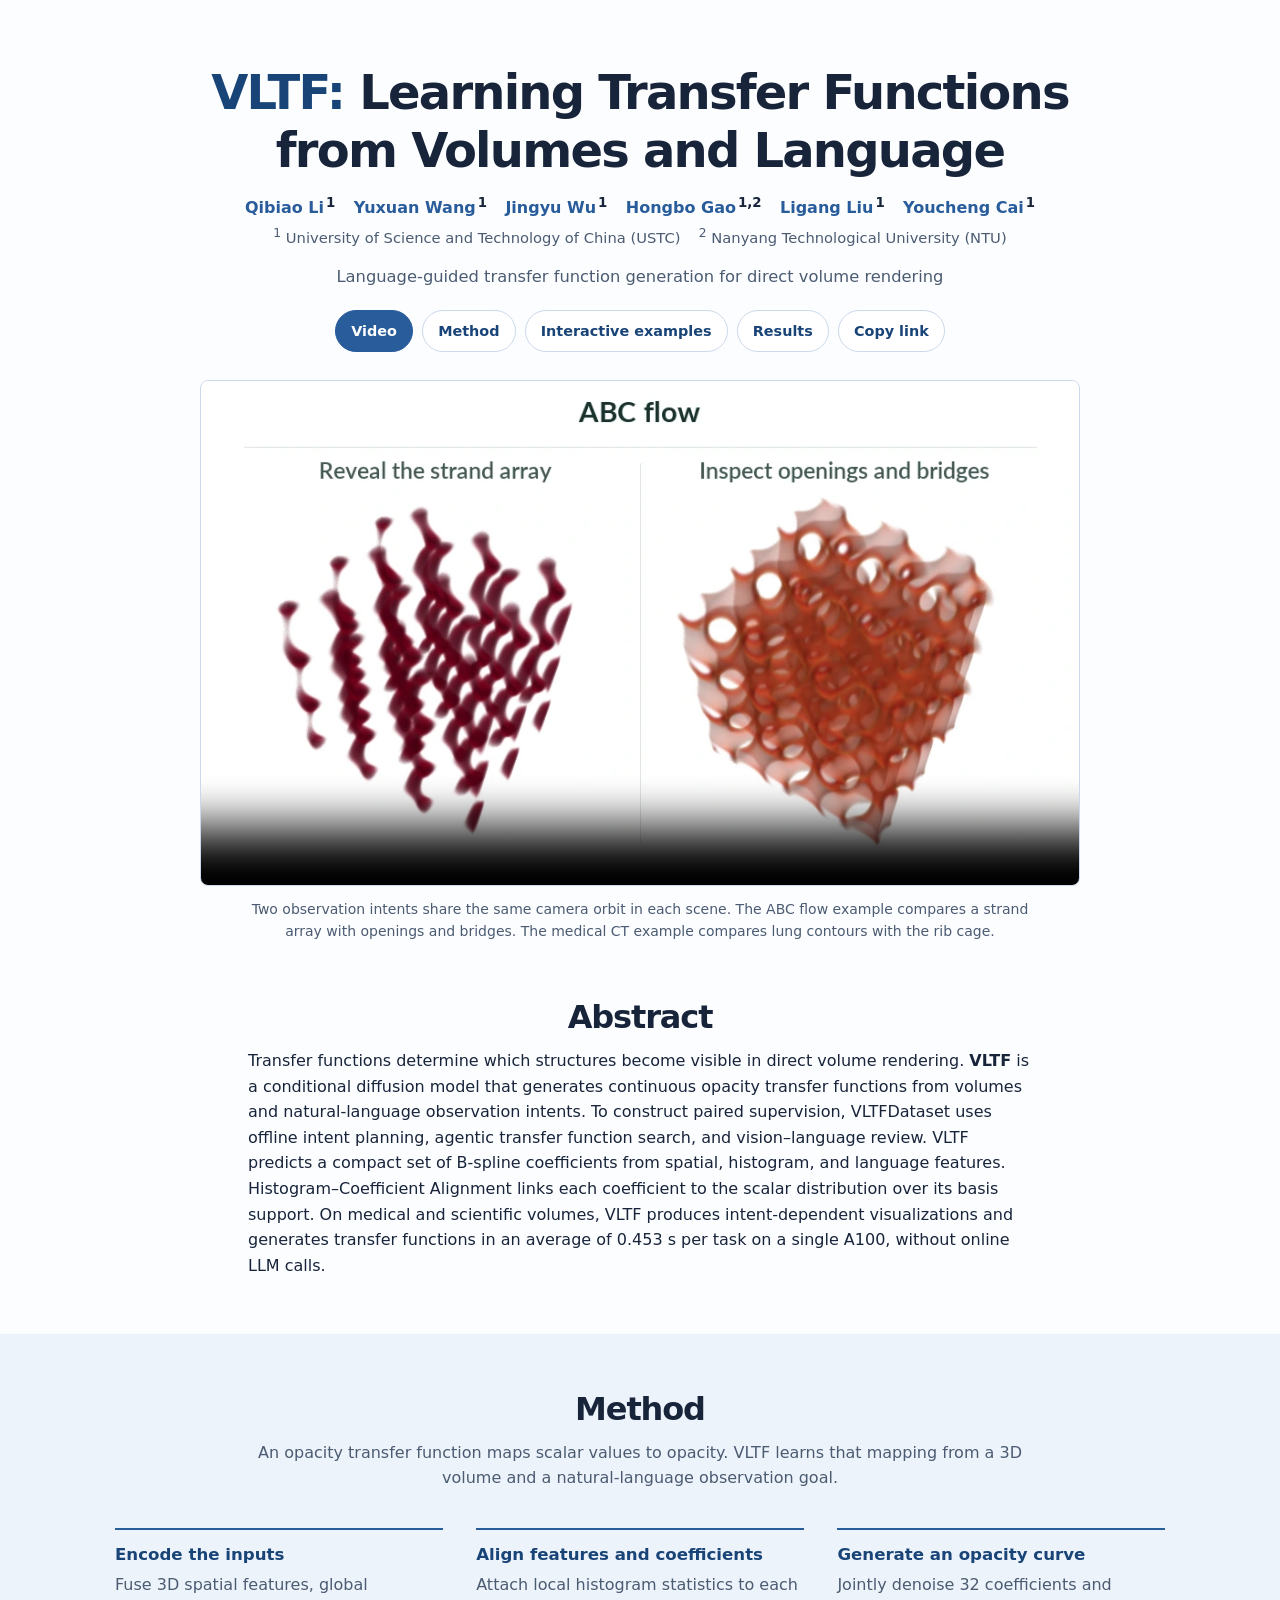
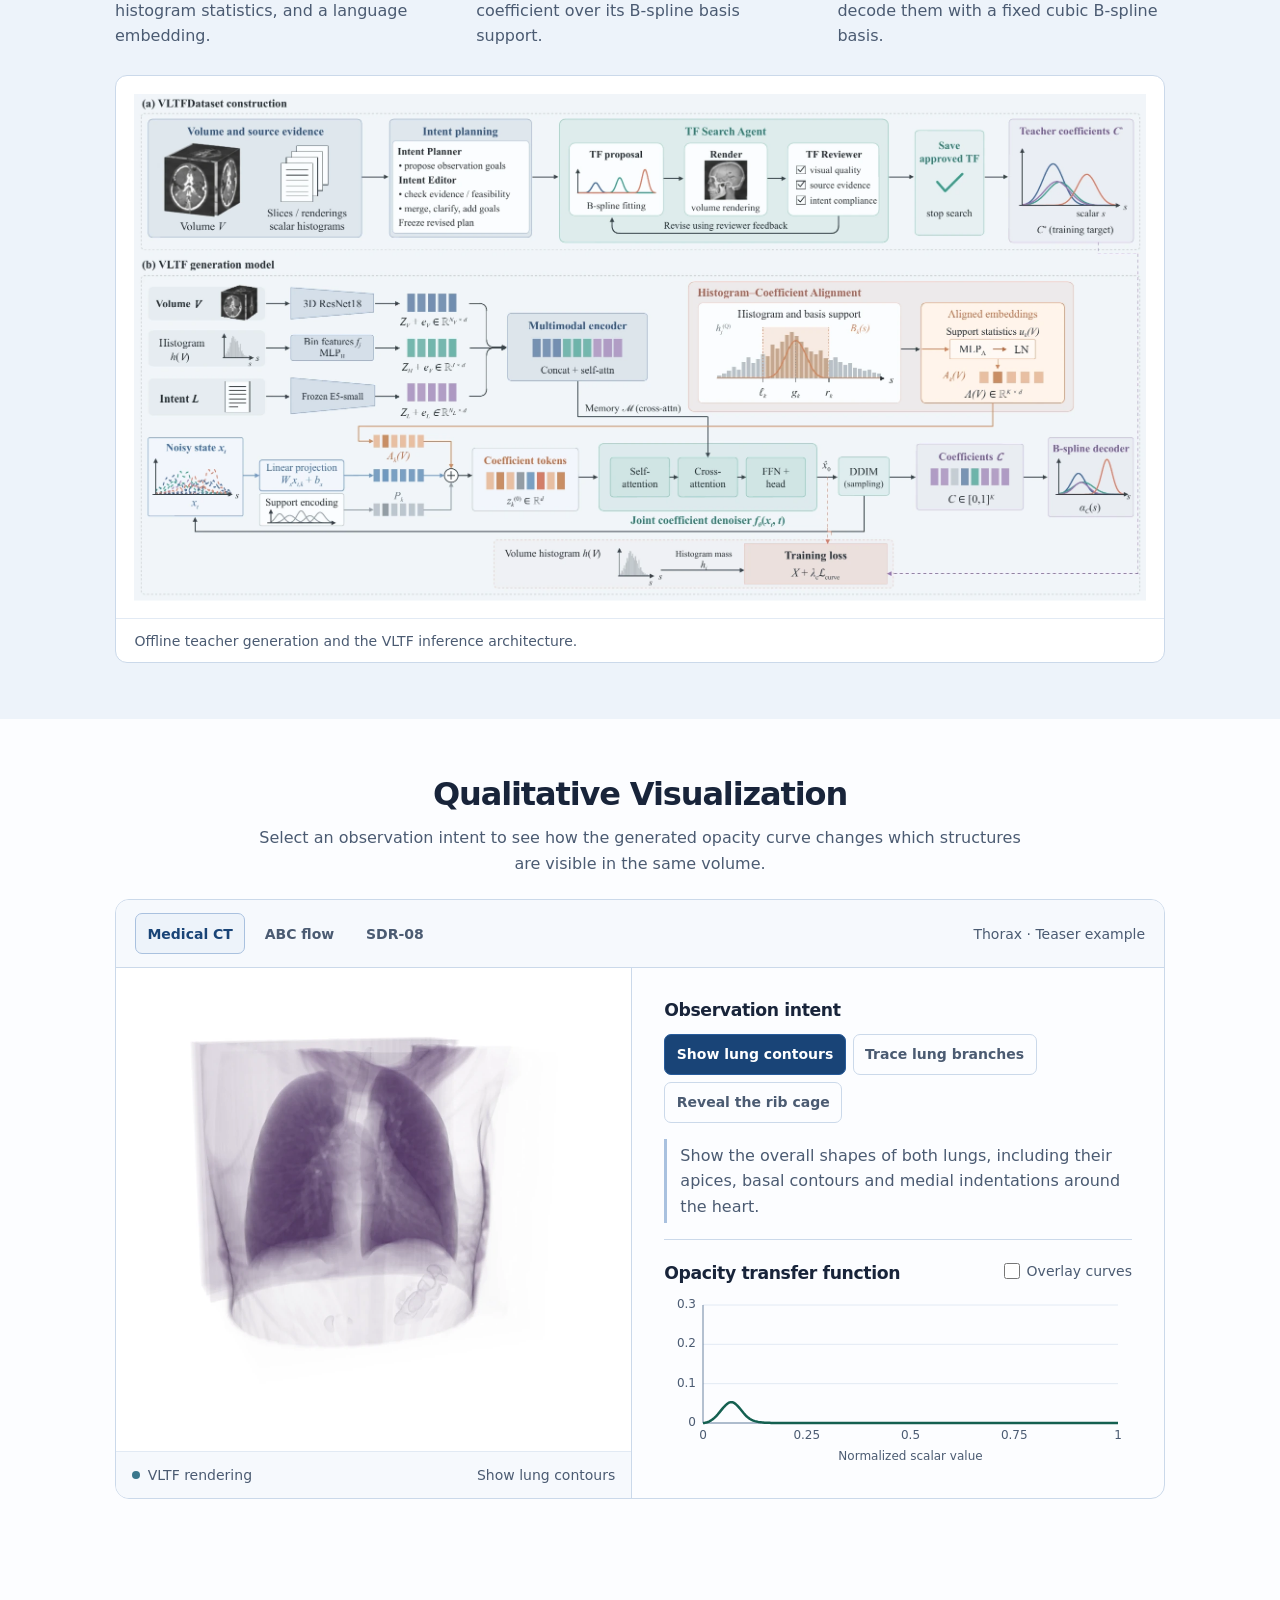
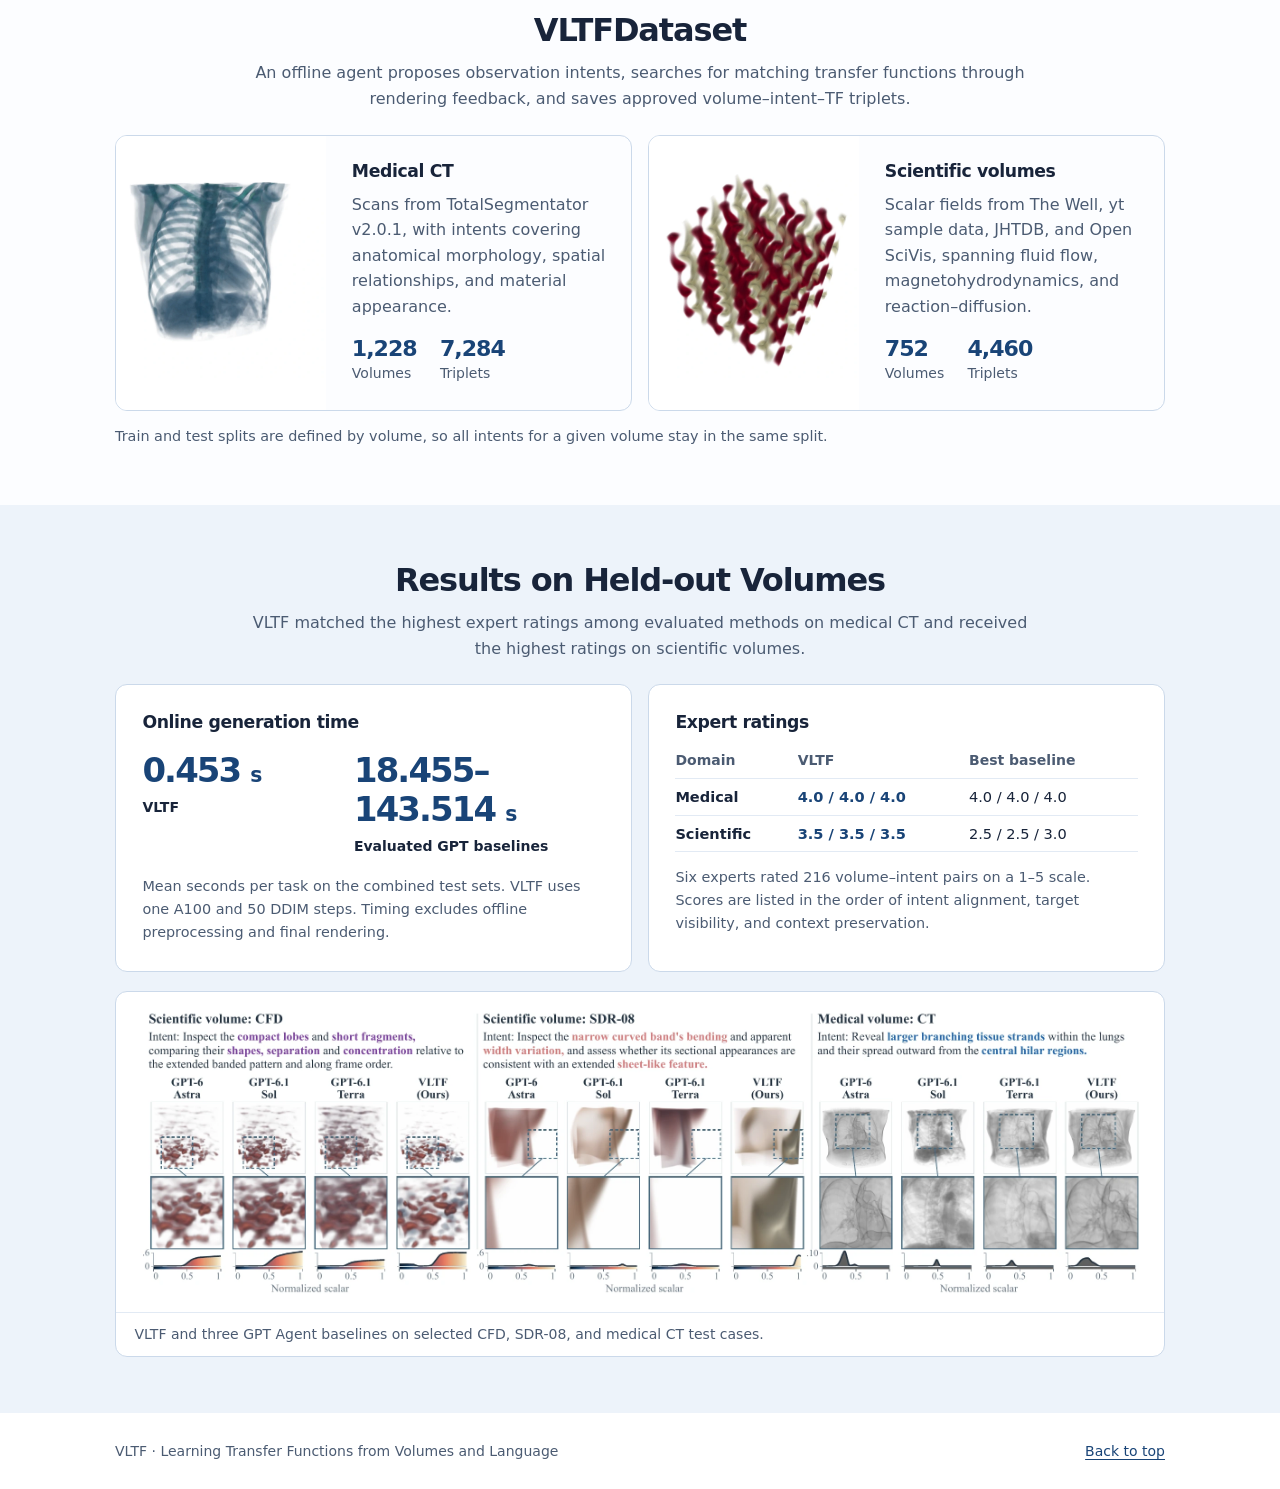
==== commit 5bce6e2e: "Make the VLTF project page easier to share" ====
--- a/index.html
+++ b/index.html
@@ -1,17 +1,38 @@
 <!doctype html>
-<html lang="en">
+<html lang="en" prefix="og: https://ogp.me/ns#">
 <head>
   <meta charset="utf-8">
   <meta name="viewport" content="width=device-width, initial-scale=1">
-  <meta name="description" content="VLTF is a conditional diffusion model for generating volume-rendering transfer functions from volumes and natural-language observation intents.">
+  <meta name="description" content="VLTF: Learning Transfer Functions from Volumes and Language. A conditional diffusion model for generating opacity transfer functions from volumes and natural-language observation intents.">
   <meta name="theme-color" content="#fcfdff">
-  <meta name="robots" content="noindex, nofollow">
-  <title>VLTF | Learning Transfer Functions from Volumes and Language</title>
+  <meta name="robots" content="index, follow, max-image-preview:large, max-snippet:-1, max-video-preview:-1">
+  <title>VLTF: Learning Transfer Functions from Volumes and Language</title>
+  <link rel="canonical" href="https://loveof1ife7.github.io/vltf-project/">
+  <meta property="og:type" content="website">
+  <meta property="og:site_name" content="VLTF">
+  <meta property="og:url" content="https://loveof1ife7.github.io/vltf-project/">
+  <meta property="og:title" content="VLTF: Learning Transfer Functions from Volumes and Language">
+  <meta property="og:description" content="See how language guides which structures become visible in medical CT and scientific volumes. Watch the teaser and explore interactive examples.">
+  <meta property="og:image" content="https://loveof1ife7.github.io/vltf-project/media/share-card.jpg">
+  <meta property="og:image:type" content="image/jpeg">
+  <meta property="og:image:width" content="1200">
+  <meta property="og:image:height" content="630">
+  <meta property="og:image:alt" content="VLTF medical CT and ABC flow renderings showing a rib cage and curved bridges.">
+  <meta property="og:video" content="https://loveof1ife7.github.io/vltf-project/media/vltf-teaser.mp4">
+  <meta property="og:video:type" content="video/mp4">
+  <meta property="og:video:width" content="960">
+  <meta property="og:video:height" content="552">
+  <meta name="twitter:card" content="summary_large_image">
+  <meta name="twitter:title" content="VLTF: Learning Transfer Functions from Volumes and Language">
+  <meta name="twitter:description" content="See how language guides which structures become visible in medical CT and scientific volumes. Watch the teaser and explore interactive examples.">
+  <meta name="twitter:image" content="https://loveof1ife7.github.io/vltf-project/media/share-card.jpg">
+  <meta name="twitter:image:alt" content="VLTF medical CT and ABC flow renderings showing a rib cage and curved bridges.">
   <link rel="icon" type="image/png" href="media/icon.png?v=2">
-  <link rel="stylesheet" href="styles.css?v=2">
+  <link rel="stylesheet" href="styles.css?v=3">
   <script defer src="scenes.js"></script>
   <script defer src="explorer.js?v=2"></script>
   <script defer src="teaser.js"></script>
+  <script defer src="share.js"></script>
 </head>
 <body id="top">
   <a class="skip-link" href="#main">Skip to content</a>
@@ -31,12 +52,14 @@
         <span><sup>2</sup> Nanyang Technological University (NTU)</span>
       </p>
       <p class="publication-summary">Language-guided transfer function generation for direct volume rendering</p>
-      <nav aria-label="Project sections">
+      <nav aria-label="Project links">
         <a class="resource-link primary-link" href="#teaser">Video</a>
         <a class="resource-link" href="#method">Method</a>
         <a class="resource-link" href="#explore">Interactive examples</a>
         <a class="resource-link" href="#results">Results</a>
+        <button class="resource-link" id="copy-link" type="button" aria-live="polite" hidden>Copy link</button>
       </nav>
+      <input class="share-address" id="share-address" type="url" aria-label="Project URL to copy" readonly hidden>
     </header>
 
     <figure id="teaser" class="teaser wrap" aria-labelledby="teaser-caption">
--- a/styles.css
+++ b/styles.css
@@ -74,6 +74,17 @@
 .resource-link:hover { background: var(--surface-tint); }
 .primary-link { background: var(--accent); border-color: var(--accent); color: white; }
 .primary-link:hover { background: var(--accent-deep); border-color: var(--accent-deep); }
+.share-address {
+  display: block;
+  width: min(100%, 28rem);
+  margin: .7rem auto 0;
+  padding: .4rem .8rem;
+  border: 1px solid var(--line-strong);
+  border-radius: 7px;
+  background: var(--surface);
+  color: var(--ink);
+  text-align: center;
+}
 .teaser { width: min(880px, calc(100% - 64px)); margin-top: 1.75rem; scroll-margin-top: 1rem; }
 .teaser video {
   display: block;
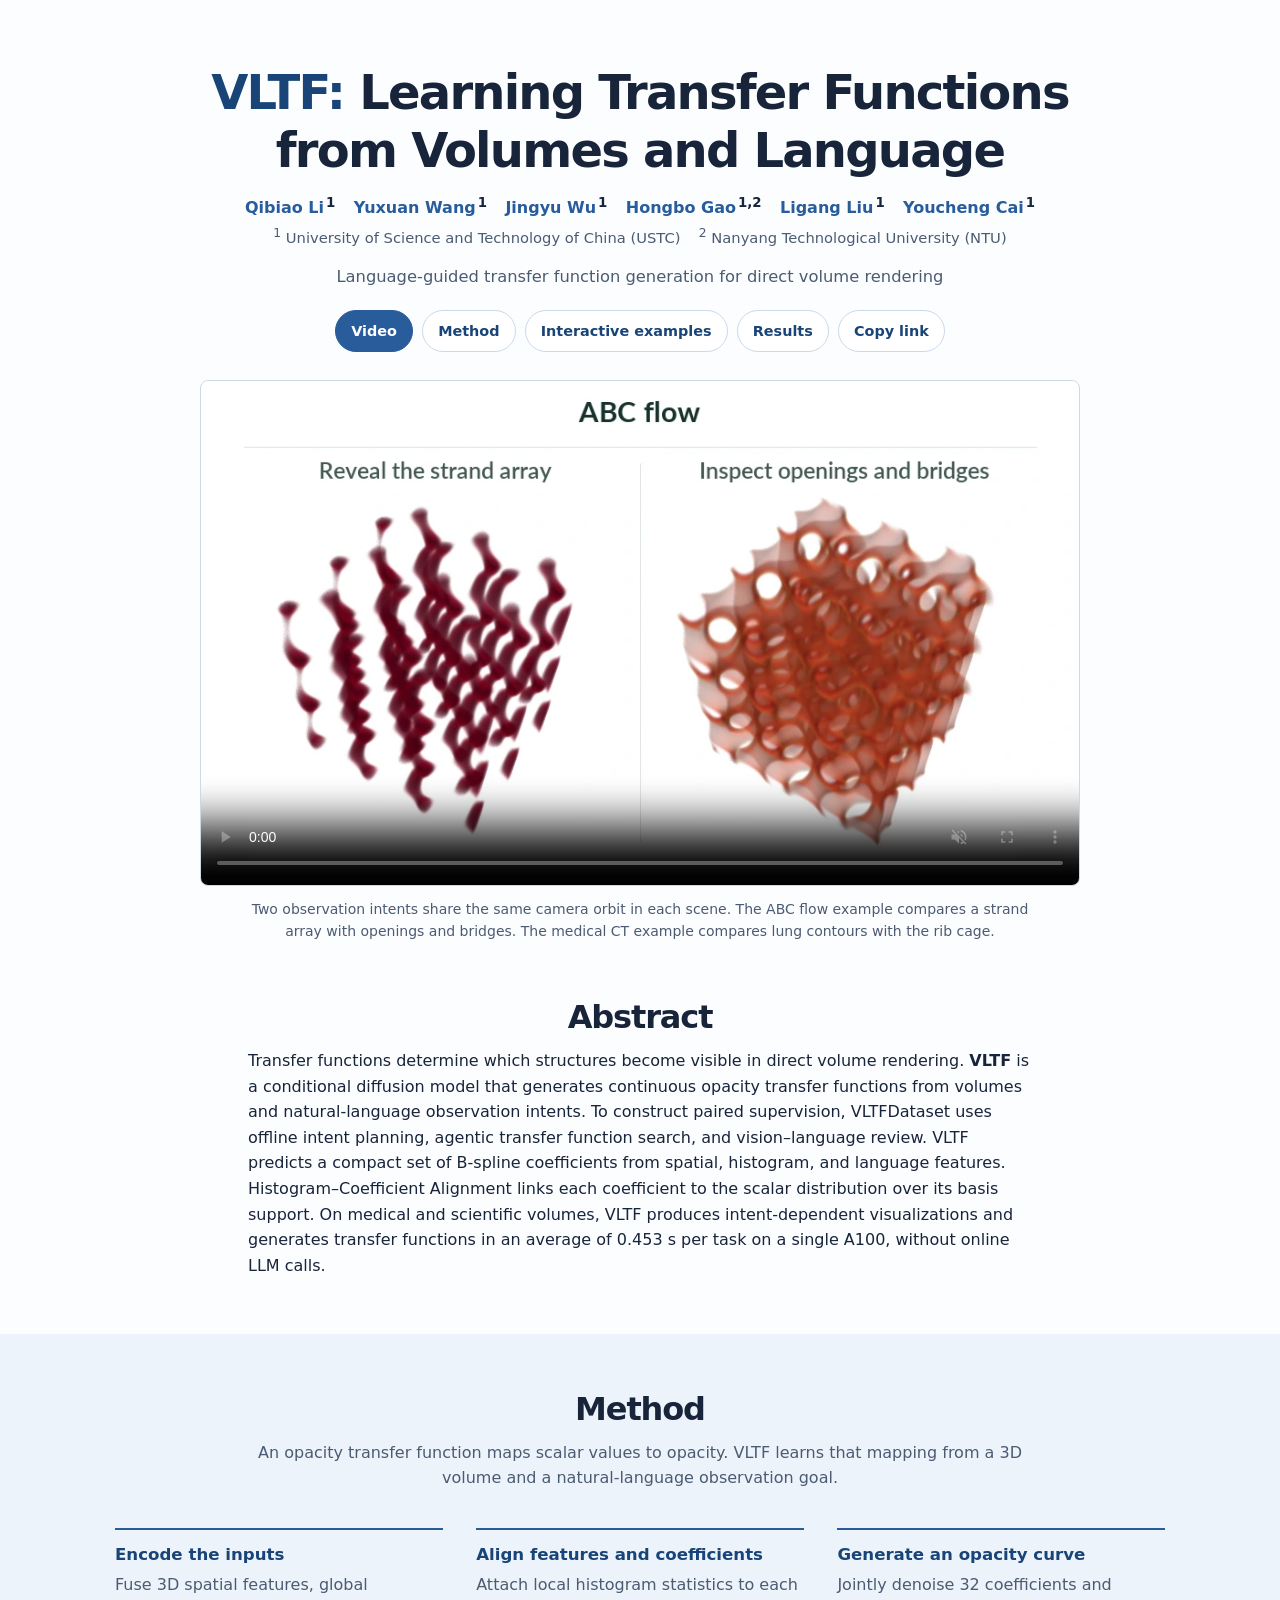
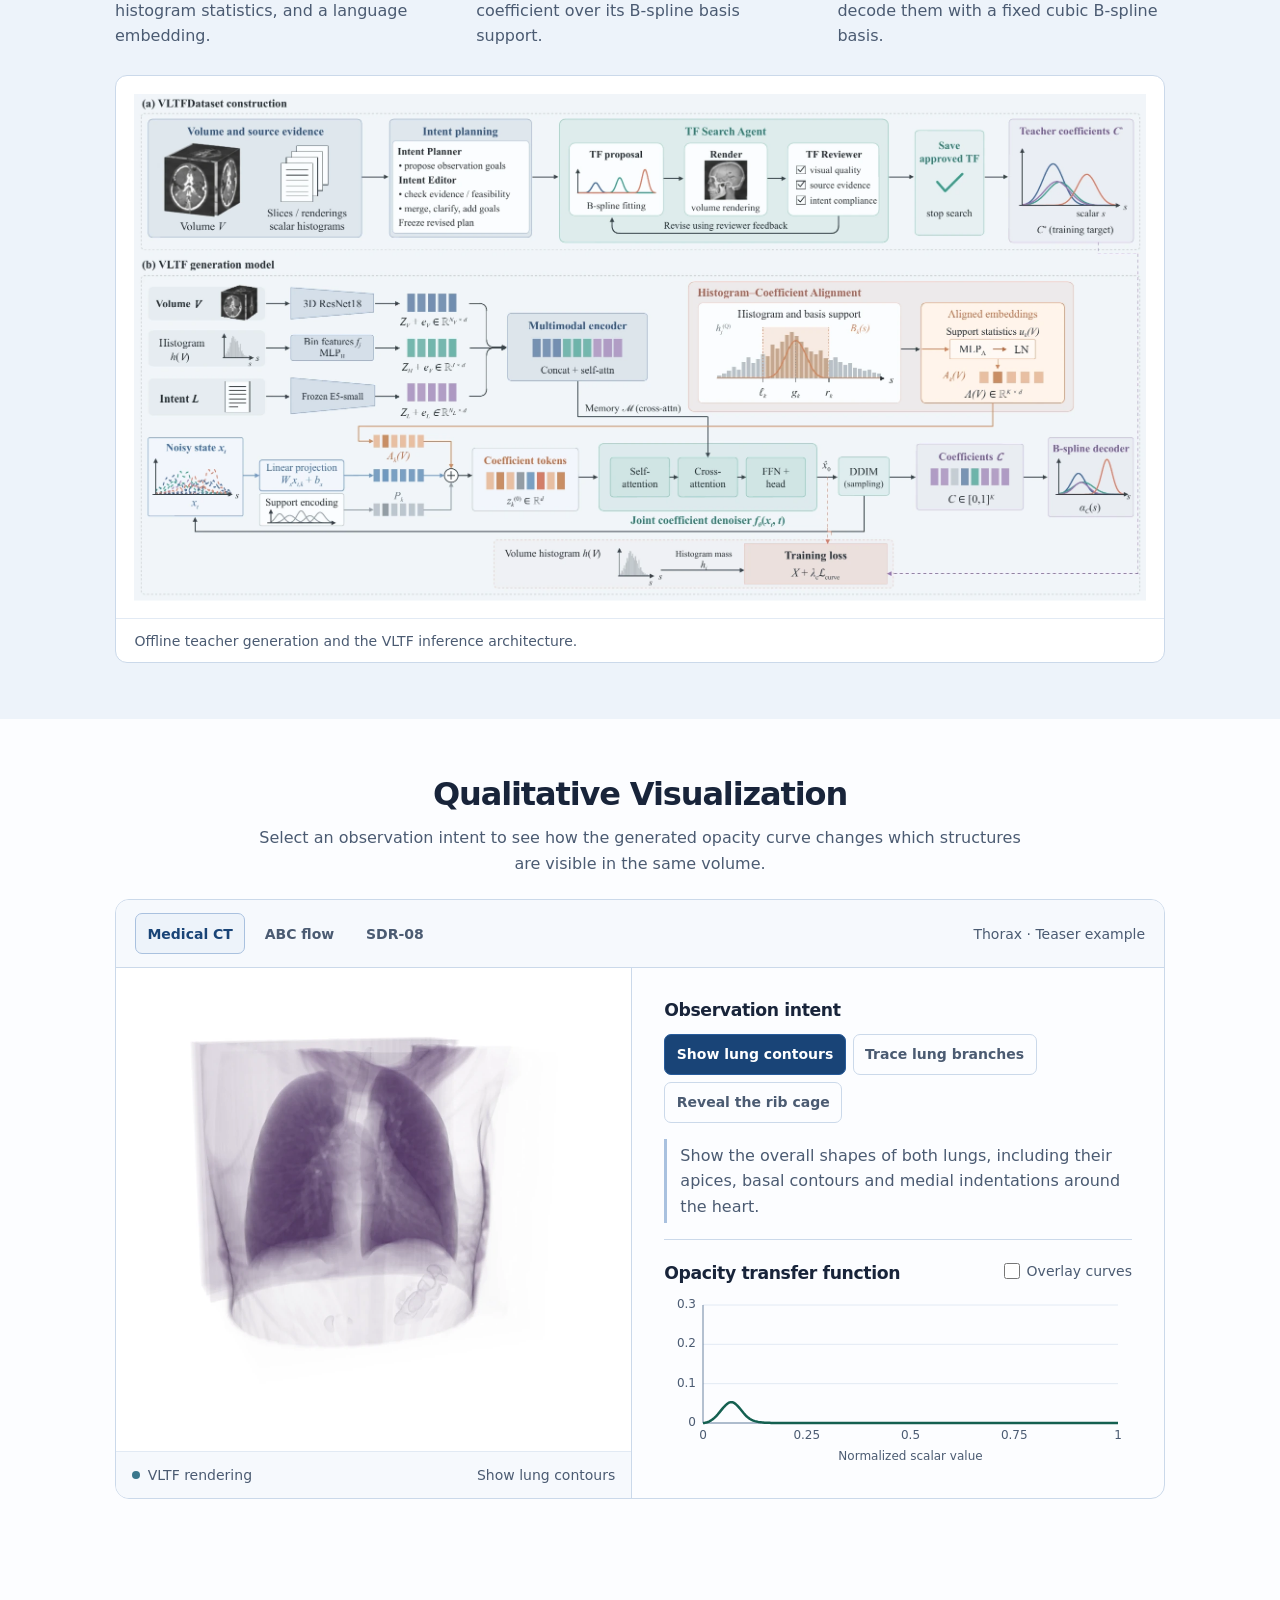
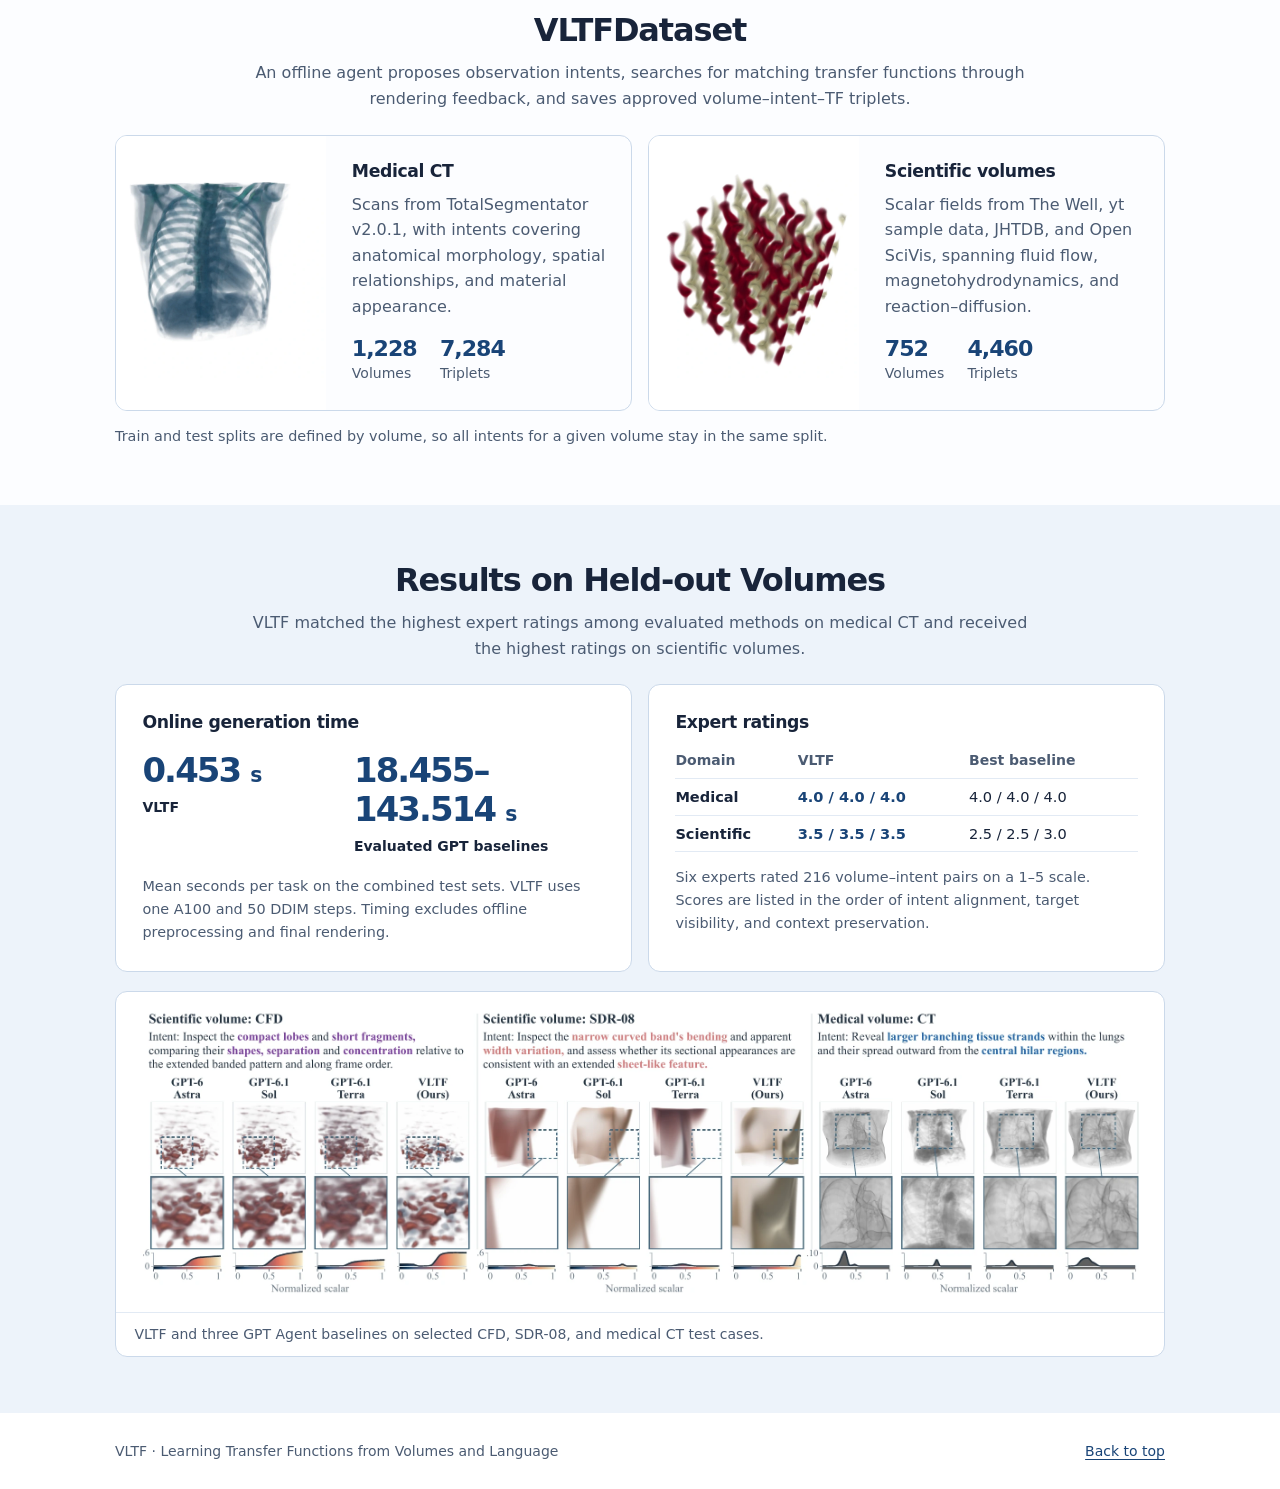
==== commit efd5779e: "Verify the Google Search Console project property" ====
--- a/index.html
+++ b/index.html
@@ -5,6 +5,7 @@
   <meta name="viewport" content="width=device-width, initial-scale=1">
   <meta name="description" content="VLTF: Learning Transfer Functions from Volumes and Language. A conditional diffusion model for generating opacity transfer functions from volumes and natural-language observation intents.">
   <meta name="theme-color" content="#fcfdff">
+  <meta name="google-site-verification" content="mCAnhfcTyjSEi_3I3DluGzKOo7q74tLO6ifm9ou5R6Y">
   <meta name="robots" content="index, follow, max-image-preview:large, max-snippet:-1, max-video-preview:-1">
   <title>VLTF: Learning Transfer Functions from Volumes and Language</title>
   <link rel="canonical" href="https://loveof1ife7.github.io/vltf-project/">
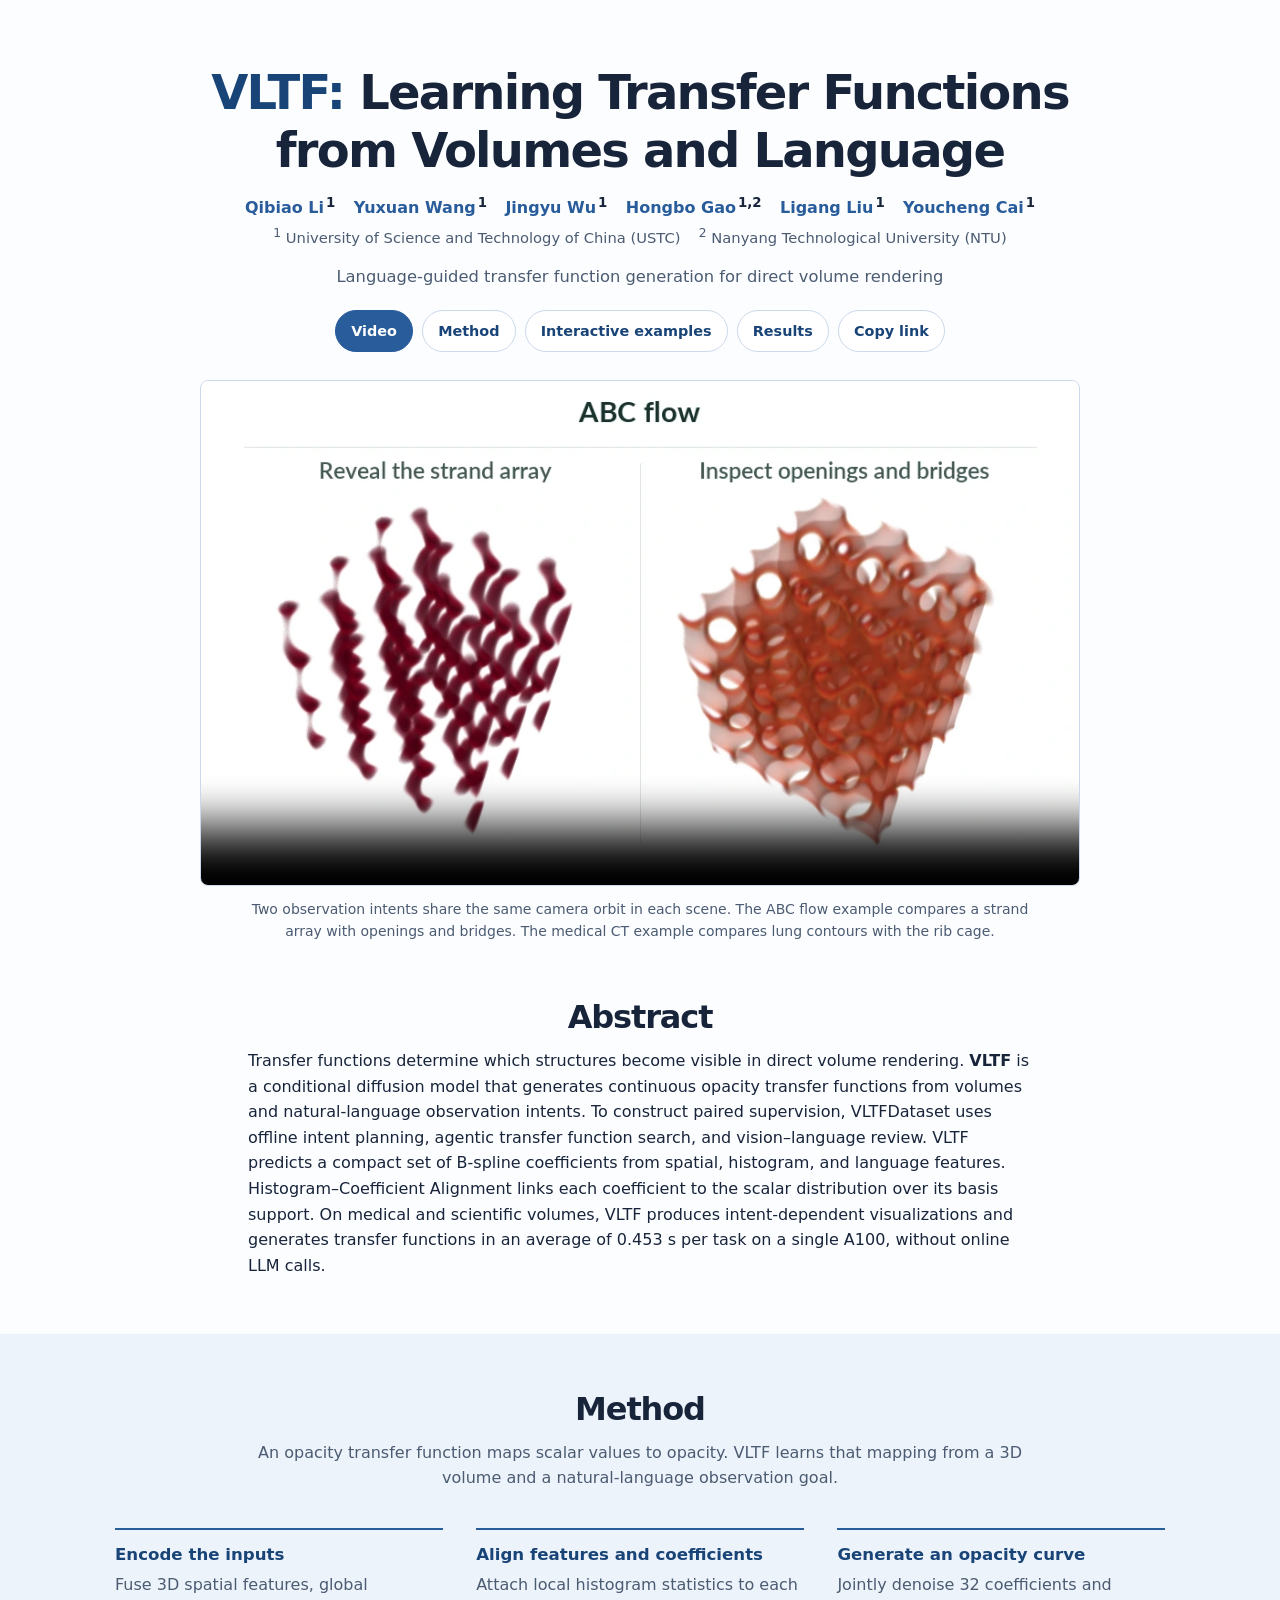
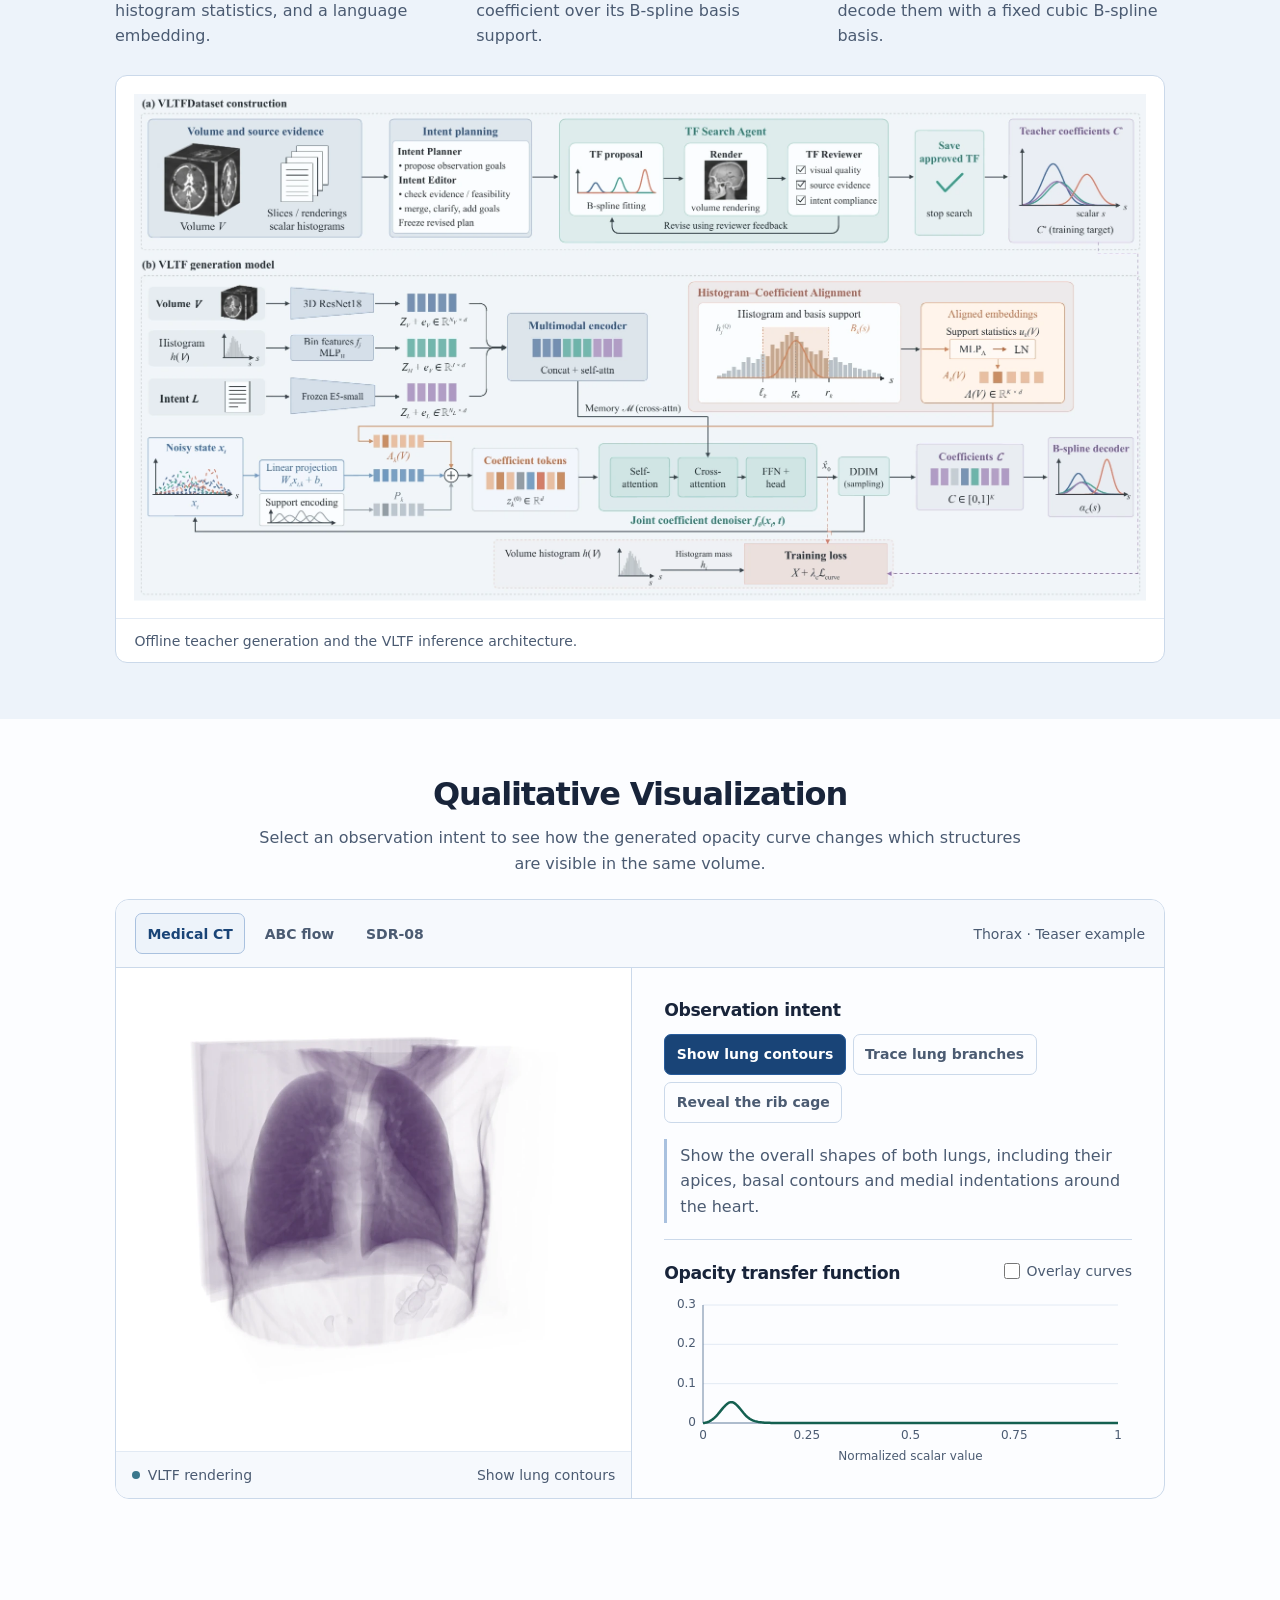
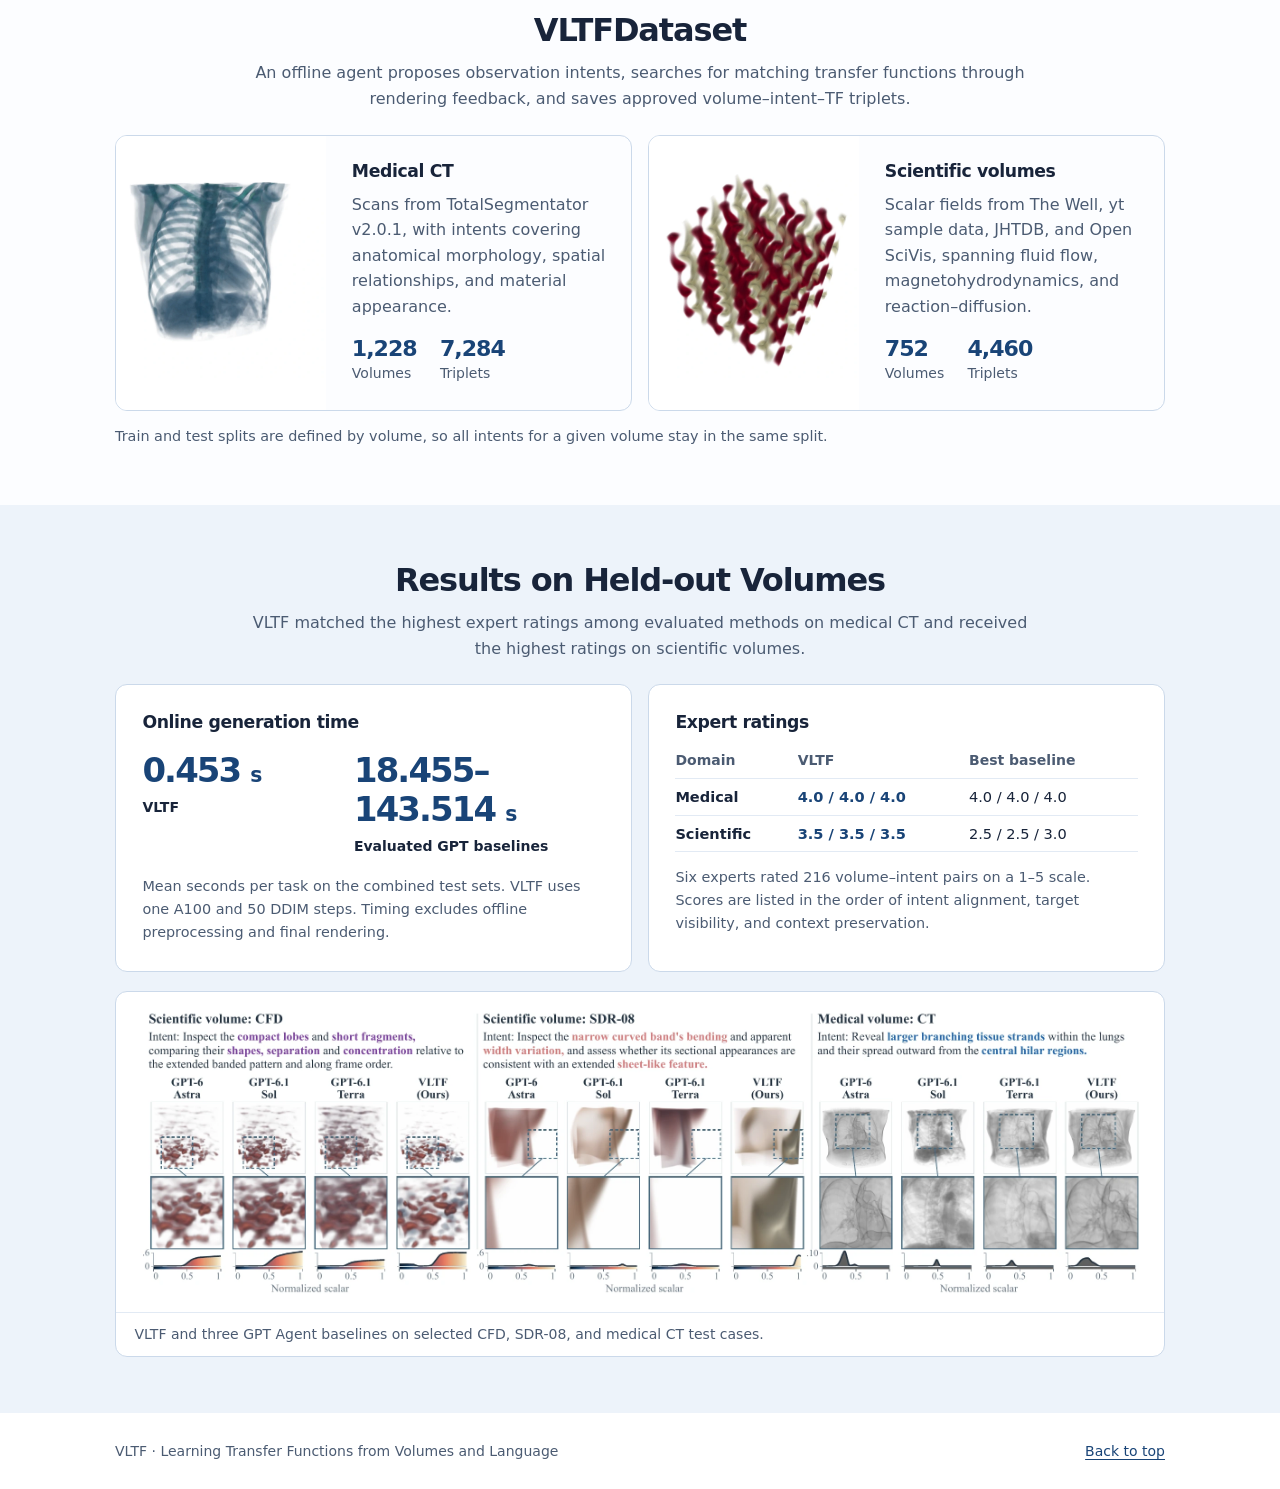
==== commit 7d3698a5: "Verify the VLTF project in Bing Webmaster Tools" ====
--- a/index.html
+++ b/index.html
@@ -5,6 +5,7 @@
   <meta name="viewport" content="width=device-width, initial-scale=1">
   <meta name="description" content="VLTF: Learning Transfer Functions from Volumes and Language. A conditional diffusion model for generating opacity transfer functions from volumes and natural-language observation intents.">
   <meta name="theme-color" content="#fcfdff">
+  <meta name="msvalidate.01" content="3B55153EEFFBA8623A041269F8602470">
   <meta name="google-site-verification" content="mCAnhfcTyjSEi_3I3DluGzKOo7q74tLO6ifm9ou5R6Y">
   <meta name="robots" content="index, follow, max-image-preview:large, max-snippet:-1, max-video-preview:-1">
   <title>VLTF: Learning Transfer Functions from Volumes and Language</title>
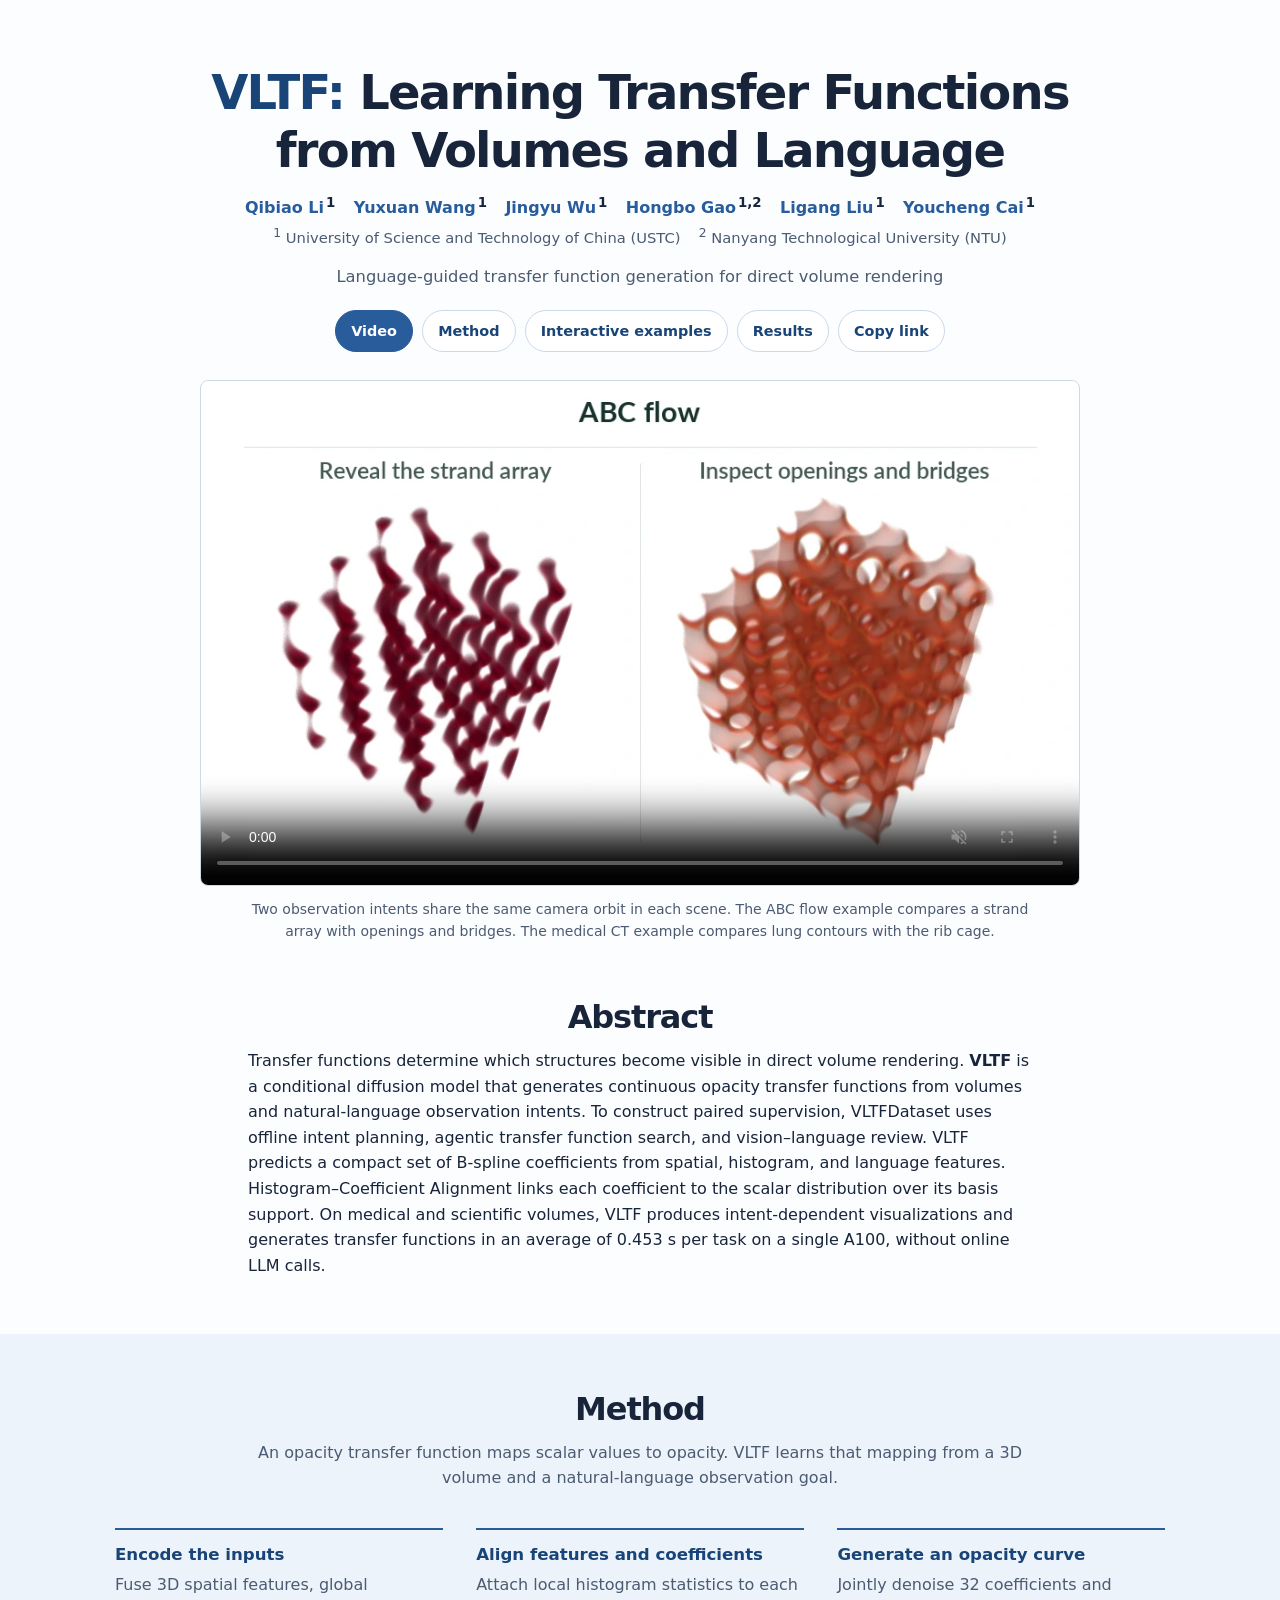
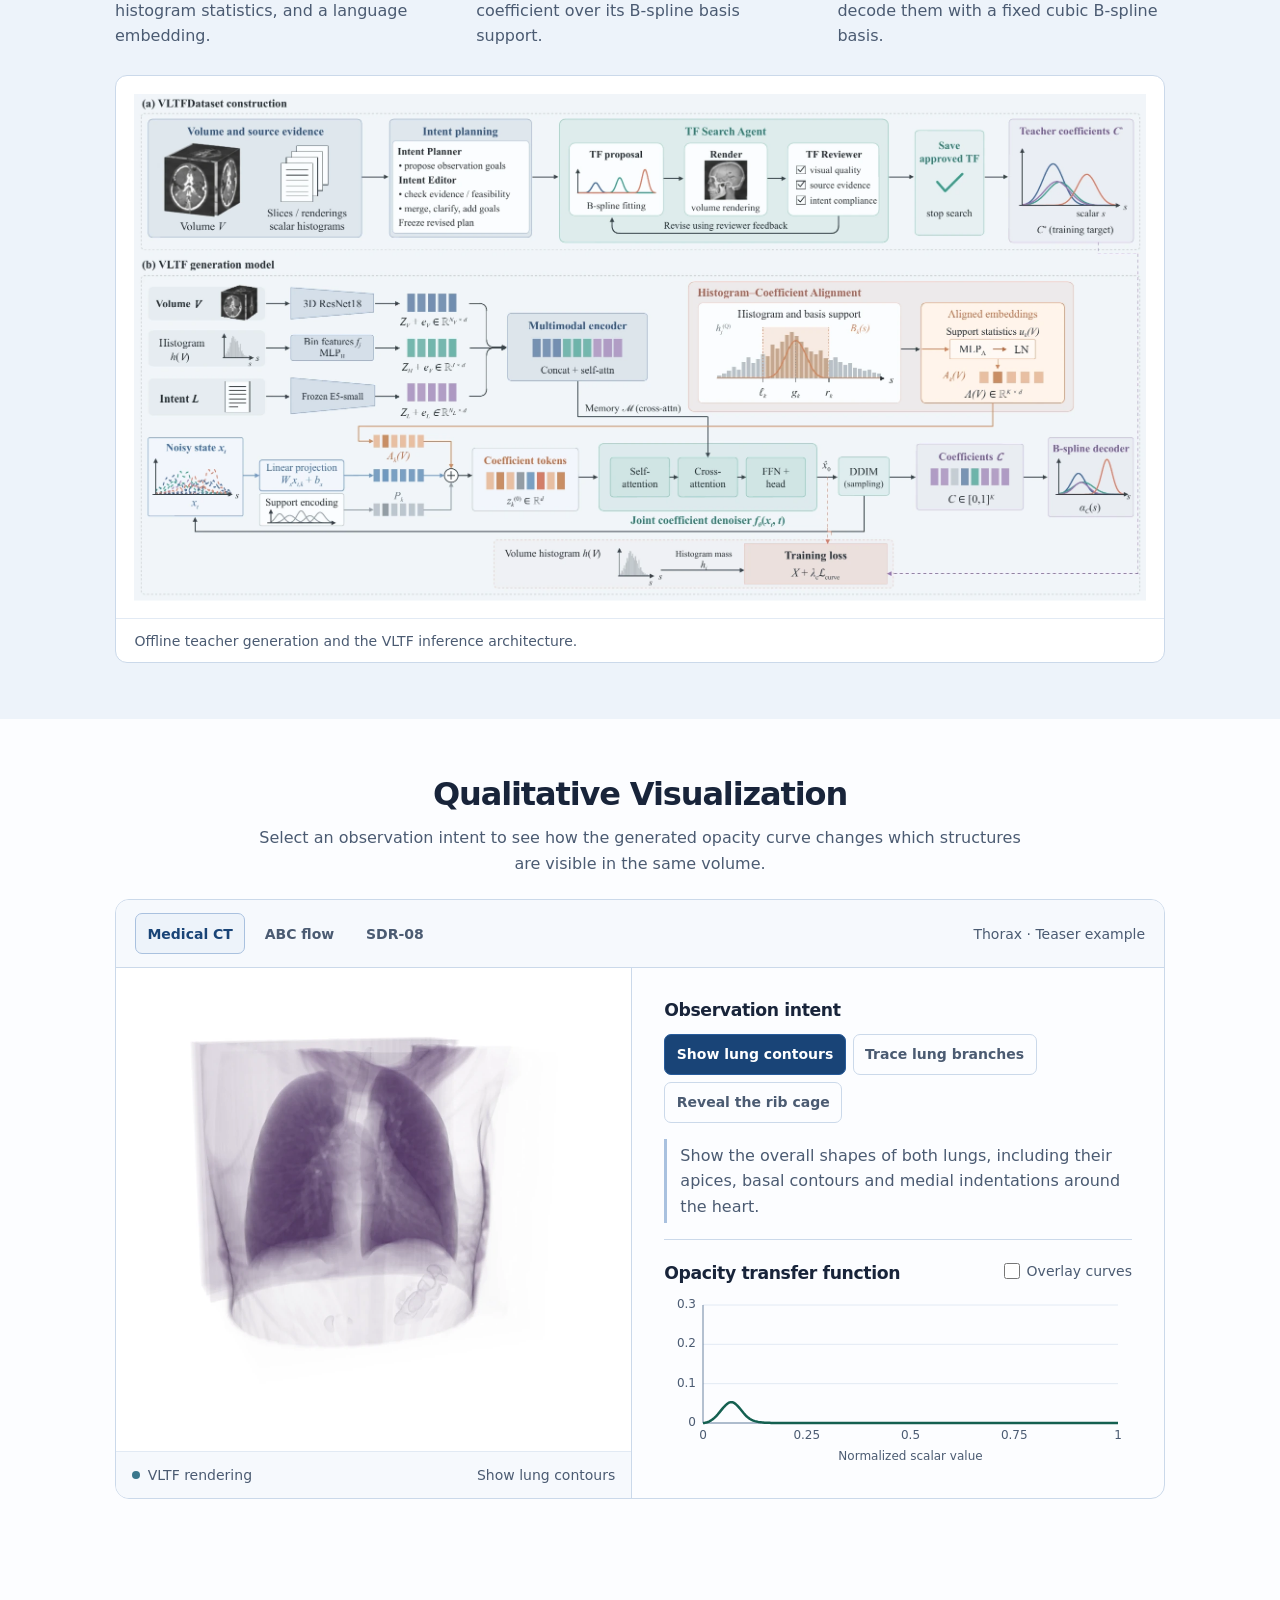
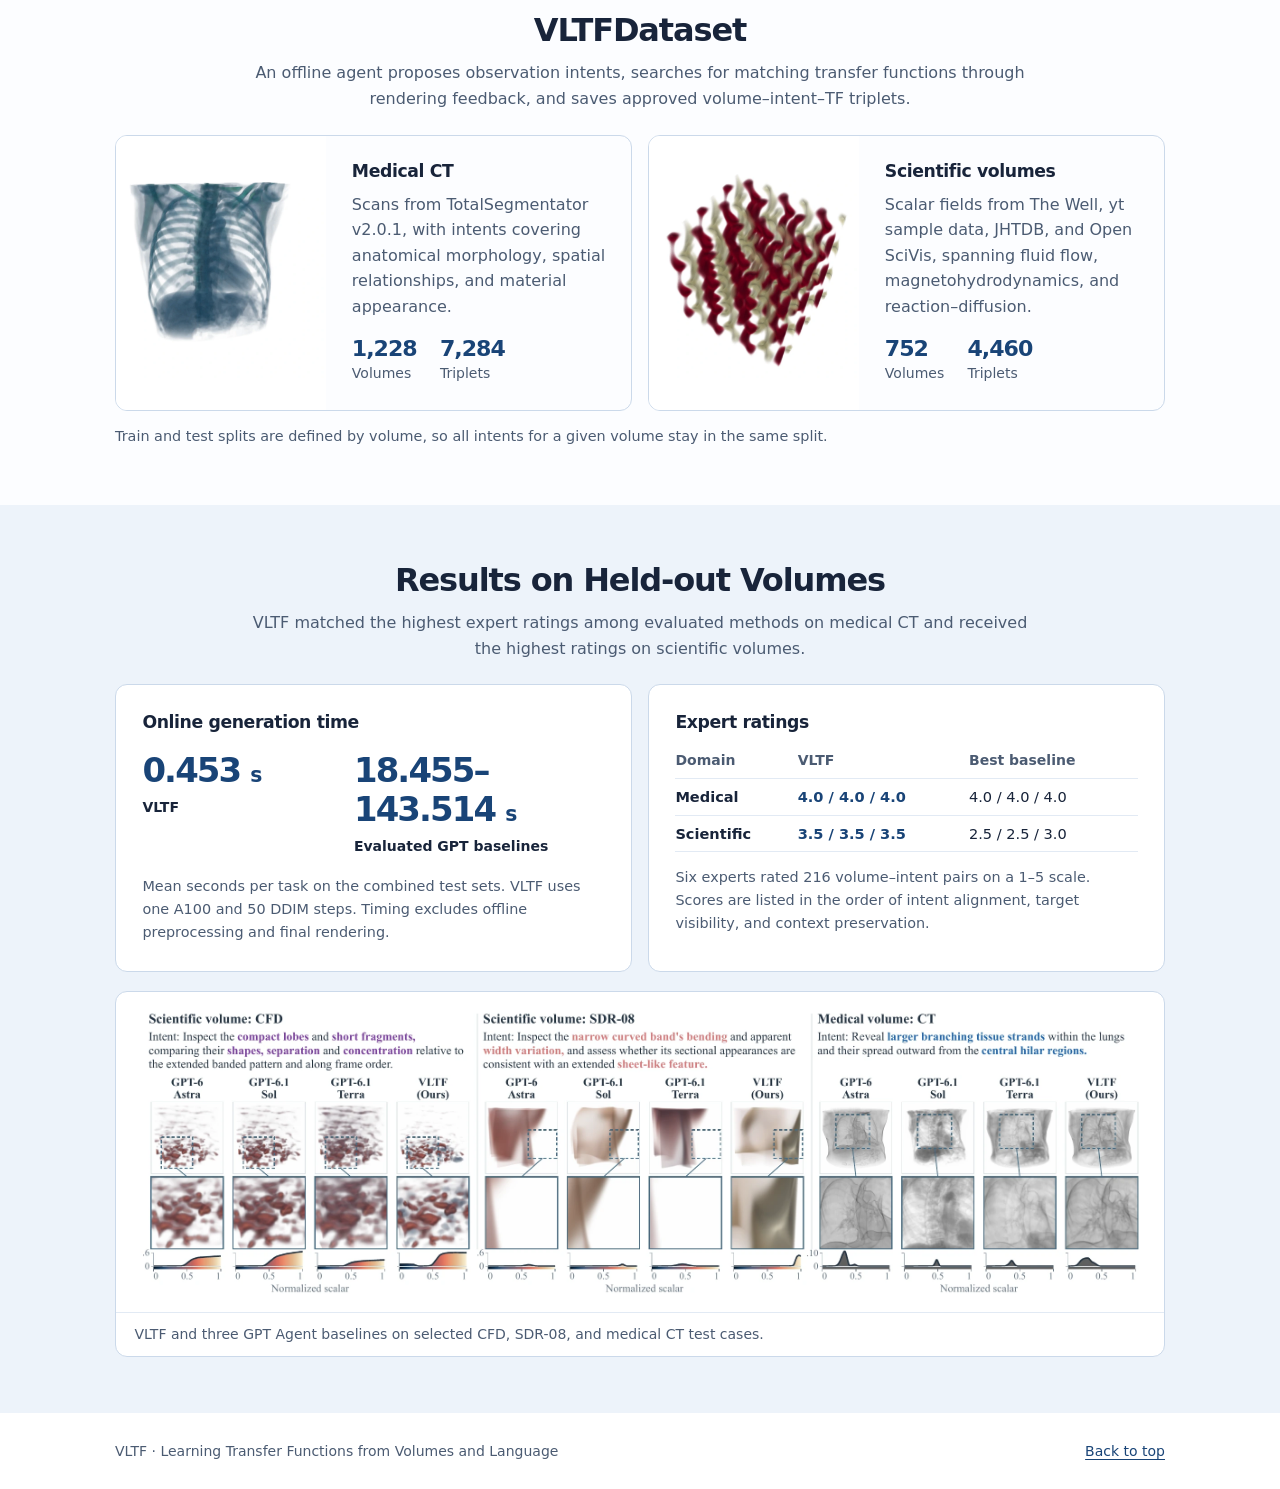
==== commit 02a361a7: "Shorten the VLTF search description" ====
--- a/index.html
+++ b/index.html
@@ -3,7 +3,7 @@
 <head>
   <meta charset="utf-8">
   <meta name="viewport" content="width=device-width, initial-scale=1">
-  <meta name="description" content="VLTF: Learning Transfer Functions from Volumes and Language. A conditional diffusion model for generating opacity transfer functions from volumes and natural-language observation intents.">
+  <meta name="description" content="VLTF: Learning Transfer Functions from Volumes and Language. Explore language-guided volume rendering in medical CT and scientific examples.">
   <meta name="theme-color" content="#fcfdff">
   <meta name="msvalidate.01" content="3B55153EEFFBA8623A041269F8602470">
   <meta name="google-site-verification" content="mCAnhfcTyjSEi_3I3DluGzKOo7q74tLO6ifm9ou5R6Y">
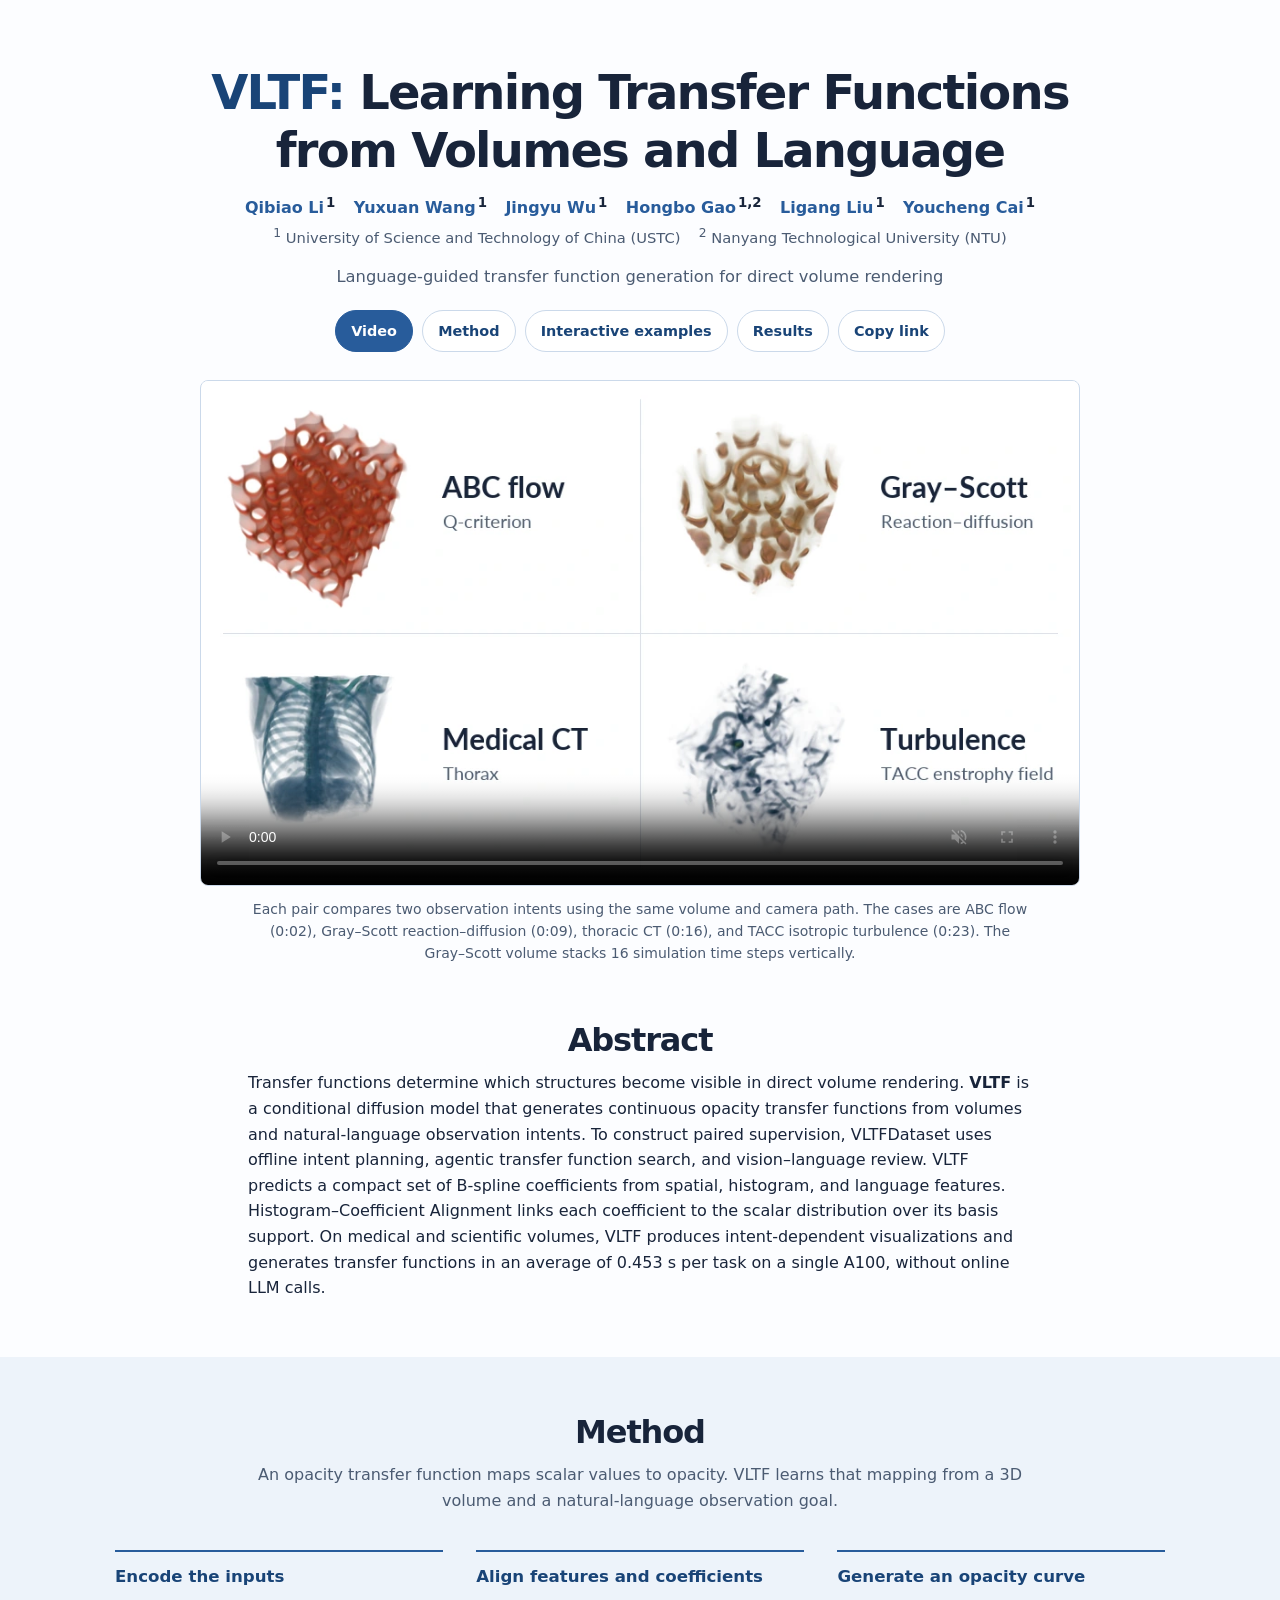
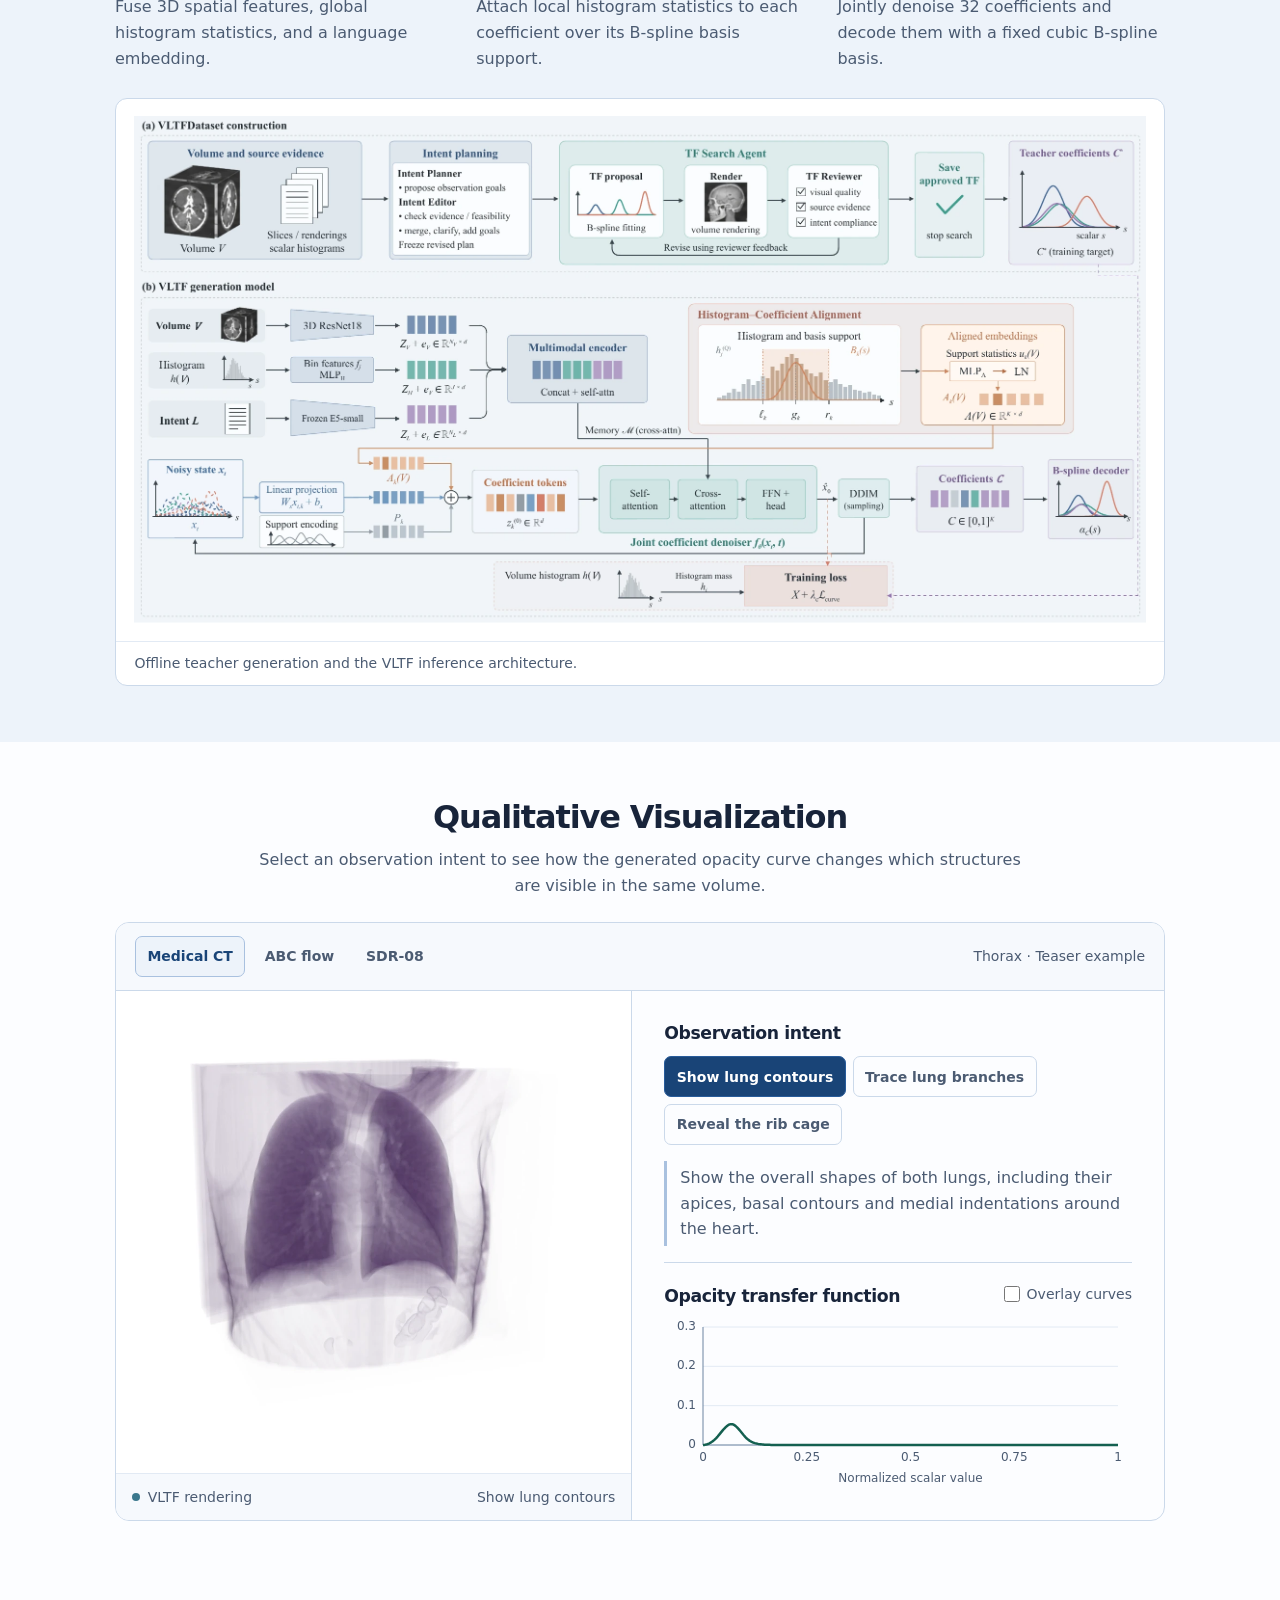
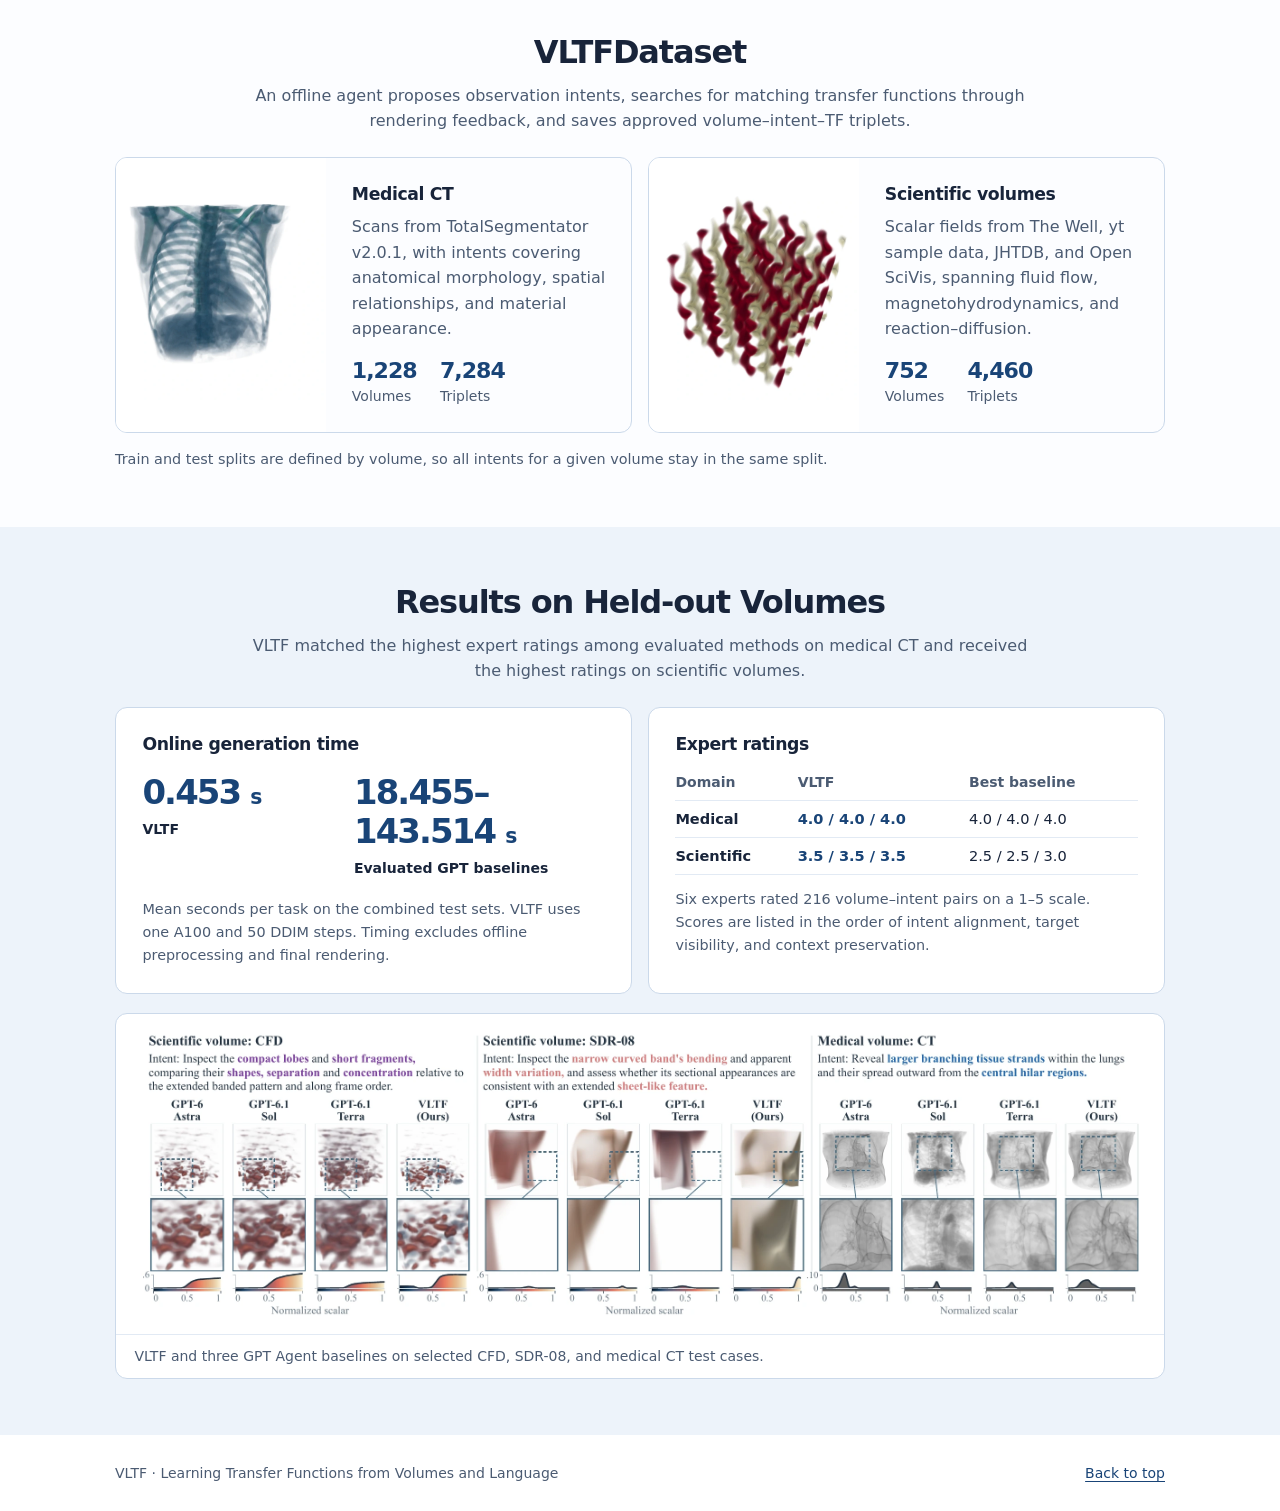
==== commit 3484f930: "Add Gray–Scott and turbulence cases to the opening video" ====
--- a/index.html
+++ b/index.html
@@ -20,7 +20,7 @@
   <meta property="og:image:width" content="1200">
   <meta property="og:image:height" content="630">
   <meta property="og:image:alt" content="VLTF medical CT and ABC flow renderings showing a rib cage and curved bridges.">
-  <meta property="og:video" content="https://loveof1ife7.github.io/vltf-project/media/vltf-teaser.mp4">
+  <meta property="og:video" content="https://loveof1ife7.github.io/vltf-project/media/vltf-teaser.mp4?v=2">
   <meta property="og:video:type" content="video/mp4">
   <meta property="og:video:width" content="960">
   <meta property="og:video:height" content="552">
@@ -66,11 +66,12 @@
 
     <figure id="teaser" class="teaser wrap" aria-labelledby="teaser-caption">
       <video id="teaser-video" width="960" height="552" controls muted loop playsinline
-             preload="metadata" poster="media/teaser-poster.webp" aria-label="VLTF volume-rendering teaser">
-        <source src="media/vltf-teaser.mp4" type="video/mp4">
-        Your browser does not support inline video. <a href="media/vltf-teaser.mp4">Download the teaser video</a>.
+             preload="metadata" poster="media/teaser-poster.webp?v=2" aria-label="VLTF volume-rendering teaser" aria-describedby="teaser-caption">
+        <source src="media/vltf-teaser.mp4?v=2" type="video/mp4">
+        <track kind="chapters" src="media/teaser-chapters.vtt" srclang="en" label="Cases" default>
+        Your browser does not support inline video. <a href="media/vltf-teaser.mp4?v=2">Download the teaser video</a>.
       </video>
-      <figcaption id="teaser-caption">Two observation intents share the same camera orbit in each scene. The ABC flow example compares a strand array with openings and bridges. The medical CT example compares lung contours with the rib cage.</figcaption>
+      <figcaption id="teaser-caption">Each pair compares two observation intents using the same volume and camera path. The cases are ABC flow (0:02), Gray–Scott reaction–diffusion (0:09), thoracic CT (0:16), and TACC isotropic turbulence (0:23). The Gray–Scott volume stacks 16 simulation time steps vertically.</figcaption>
     </figure>
 
     <section class="section wrap" id="abstract" aria-labelledby="abstract-title">
